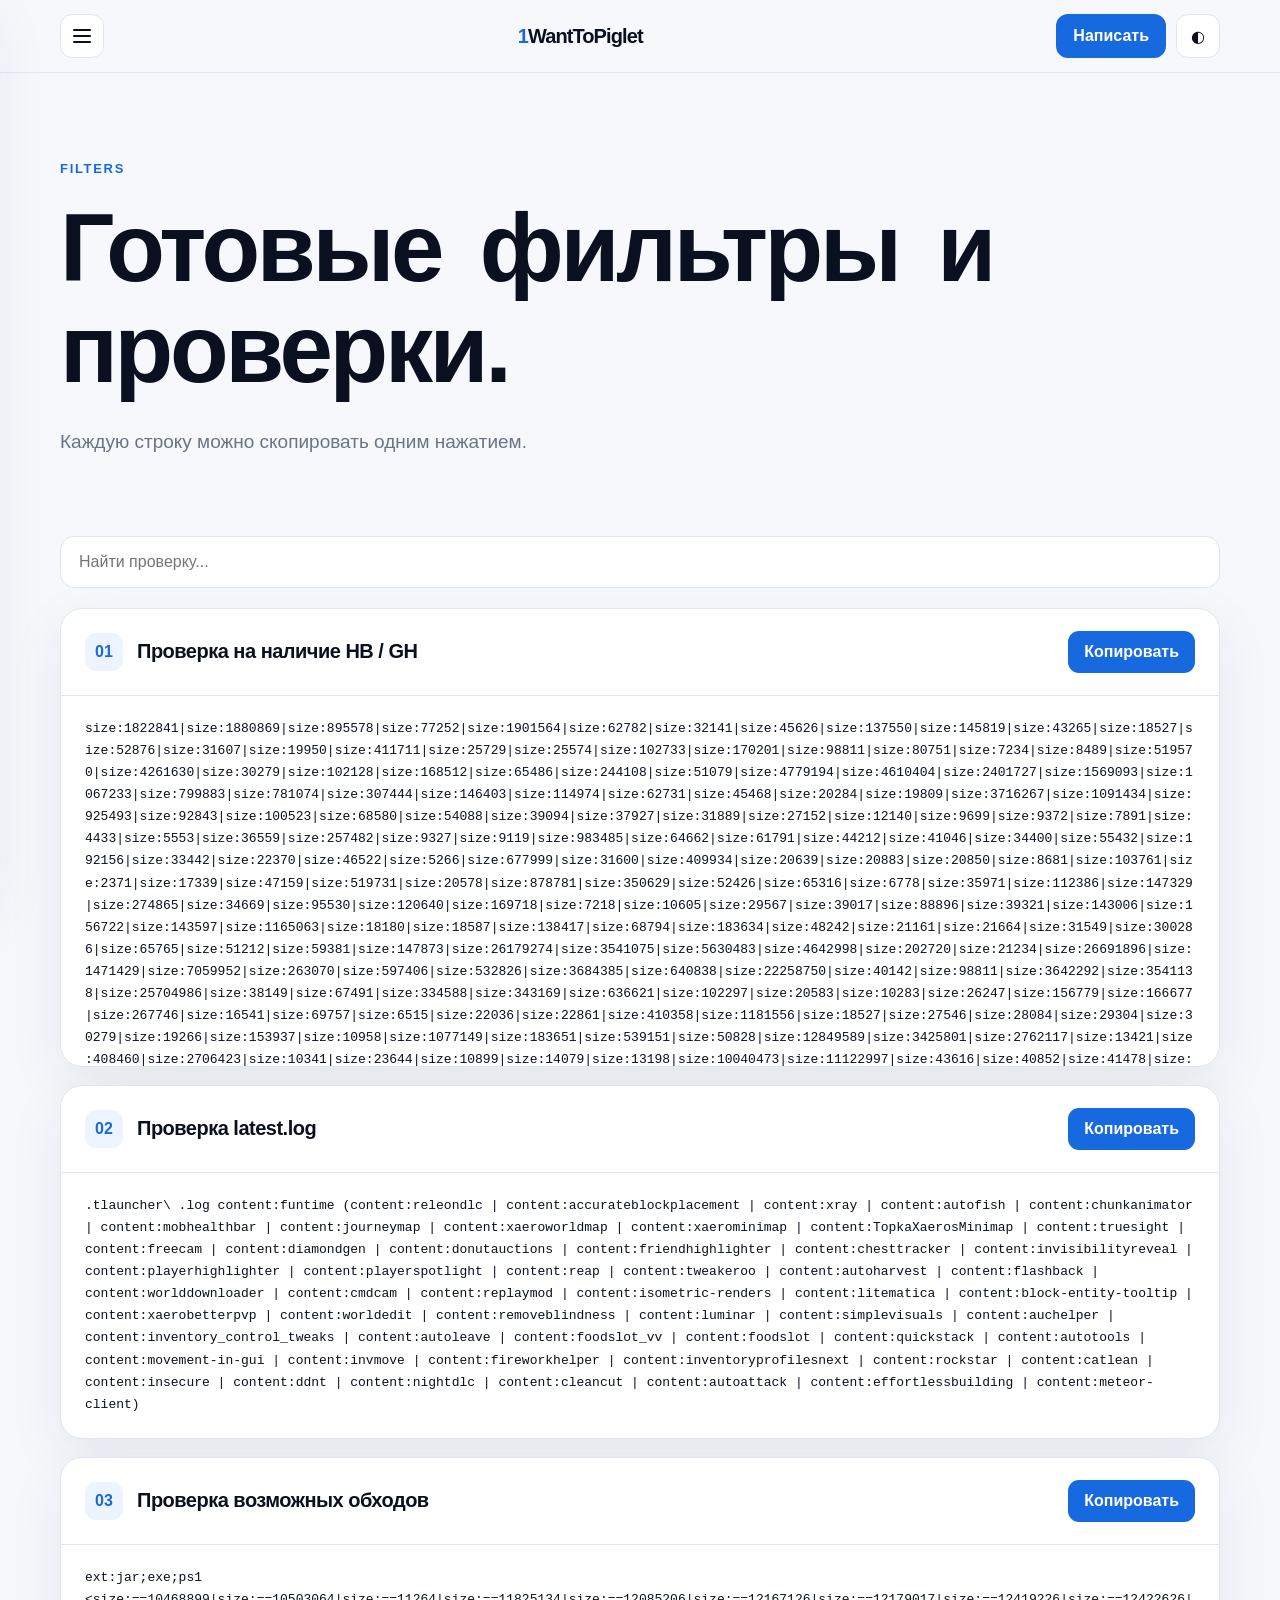
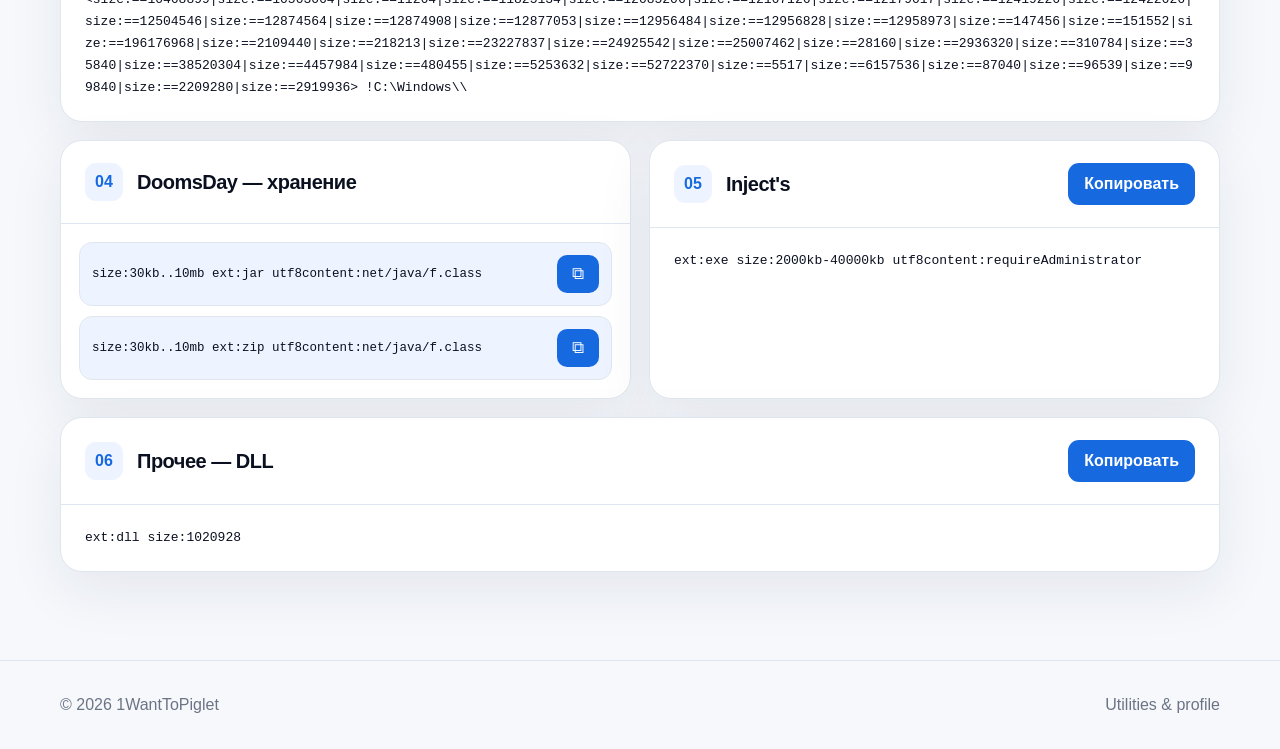
==== filters/index.html @ bf299204 "Update website pages" ====
<!doctype html>
<html lang="ru">
<head>
<meta charset="utf-8">
<meta name="viewport" content="width=device-width,initial-scale=1">
<meta name="description" content="1WantToPiglet — Utilities & profile">
<title>Filters — 1WantToPiglet</title>
<style>
:root{
  --bg:#f6f8fc;--panel:#fff;--text:#0a1020;--muted:#6b7484;--line:#e0e6ef;
  --blue:#1769e0;--blue2:#0f57bf;--soft:#eef4ff;
  --shadow:0 18px 55px rgba(24,39,69,.08);--head:rgba(246,248,252,.86)
}
[data-theme=dark]{
  --bg:#090d14;--panel:#111722;--text:#f5f7fb;--muted:#9ba7b9;--line:#263044;
  --blue:#4388f7;--blue2:#67a0fa;--soft:#17243a;
  --shadow:0 18px 55px rgba(0,0,0,.30);--head:rgba(9,13,20,.86)
}
*{box-sizing:border-box}
html{scroll-behavior:smooth}
body{
  margin:0;background:var(--bg);color:var(--text);
  font-family:Inter,Roboto,-apple-system,BlinkMacSystemFont,"SF Pro Display","Segoe UI",sans-serif;
  transition:.25s background,.25s color
}
button,input,textarea{font:inherit}
a{color:inherit;text-decoration:none}
.container{width:min(1160px,calc(100% - 30px));margin:auto}
header{
  position:sticky;top:0;z-index:30;background:var(--head);
  border-bottom:1px solid var(--line);backdrop-filter:blur(18px)
}
.nav{min-height:72px;display:flex;justify-content:space-between;align-items:center;gap:16px}
.brand{font-size:20px;font-weight:900;letter-spacing:-.045em}
.brand b{color:var(--blue)}
.actions{display:flex;gap:10px}
.primary,.theme,.menu-btn{
  height:44px;border-radius:12px;display:inline-flex;align-items:center;justify-content:center
}
.primary{padding:0 17px;background:var(--blue);color:white;font-weight:800;border:0;cursor:pointer}
.primary:hover,.copy:hover,.mini-copy:hover,.calc-btn:hover{background:var(--blue2)}
.theme,.menu-btn{
  width:44px;border:1px solid var(--line);background:var(--panel);color:var(--text);cursor:pointer
}
.menu-btn{flex-direction:column;gap:4px}
.menu-btn span,.menu-btn:before,.menu-btn:after{
  content:"";display:block;width:18px;height:2px;border-radius:9px;background:currentColor
}
.drawer{
  position:fixed;inset:0 auto 0 0;width:min(320px,86vw);background:var(--panel);
  border-right:1px solid var(--line);z-index:50;transform:translateX(-102%);
  transition:.25s;box-shadow:var(--shadow);padding:24px
}
.drawer.open{transform:none}
.drawer-top{display:flex;justify-content:space-between;align-items:center;margin-bottom:28px}
.drawer nav{display:grid;gap:10px}
.nav-item{
  width:100%;padding:14px 16px;border:1px solid var(--line);border-radius:14px;
  background:transparent;color:var(--text);font-weight:800;text-align:left
}
.nav-item.active{background:var(--blue);color:#fff;border-color:var(--blue)}
.overlay{
  position:fixed;inset:0;background:rgba(0,0,0,.36);z-index:40;
  opacity:0;pointer-events:none;transition:.25s
}
.overlay.show{opacity:1;pointer-events:auto}
.hero{padding:88px 0 54px}
.hero-grid{display:grid;grid-template-columns:1.2fr .8fr;gap:28px;align-items:end}
.kicker{color:var(--blue);font-size:13px;font-weight:900;letter-spacing:.13em;text-transform:uppercase}
h1{
  margin:22px 0 26px;font-size:clamp(52px,8vw,96px);line-height:1.05;
  letter-spacing:-.035em;word-spacing:.16em
}
.lead{max-width:760px;margin:0;color:var(--muted);font-size:19px;line-height:1.7}
.panel,.card{
  border:1px solid var(--line);border-radius:22px;background:var(--panel);box-shadow:var(--shadow)
}
.profile{padding:26px}
.profile small{color:var(--muted);font-weight:800;text-transform:uppercase;letter-spacing:.11em}
.profile strong{display:block;margin:12px 0 10px;font-size:26px}
.contact-list{display:grid;gap:10px}
.contact-link{
  padding:13px 14px;border:1px solid var(--line);border-radius:13px;background:var(--soft);
  color:var(--blue);font-weight:800;overflow-wrap:anywhere
}
.section{padding:24px 0 88px}
.section-head{margin-bottom:24px}
.section-head h2{font-size:clamp(34px,5vw,54px);margin:0 0 12px;letter-spacing:-.045em}
.section-head p{margin:0;color:var(--muted);font-size:18px}
.toolbar{display:flex;gap:12px;margin-bottom:20px}
.search{
  width:100%;height:52px;padding:0 18px;border:1px solid var(--line);
  border-radius:14px;background:var(--panel);color:var(--text);outline:none
}
.search:focus,textarea:focus{border-color:var(--blue);box-shadow:0 0 0 4px rgba(23,105,224,.12)}
.cards{display:grid;gap:18px}
.two-col{display:grid;grid-template-columns:1fr 1fr;gap:18px}
.card{overflow:hidden}
.card-head{
  display:flex;align-items:center;justify-content:space-between;gap:18px;
  padding:22px 24px;border-bottom:1px solid var(--line)
}
.card-head>div{display:flex;align-items:center;gap:14px}
.num{
  display:grid;place-items:center;width:38px;height:38px;border-radius:11px;
  background:var(--soft);color:var(--blue);font-weight:900
}
h2{margin:0;font-size:20px;letter-spacing:-.025em}
.copy,.calc-btn{
  height:42px;padding:0 16px;border:0;border-radius:11px;
  background:var(--blue);color:white;font-weight:800;cursor:pointer
}
pre{
  margin:0;padding:22px 24px;max-height:370px;overflow:auto;white-space:pre-wrap;
  overflow-wrap:anywhere;font:13px/1.7 "SFMono-Regular",Consolas,monospace
}
.mini-list{display:grid;gap:10px;padding:18px}
.mini-row{
  display:grid;grid-template-columns:1fr 42px;gap:10px;align-items:center;
  padding:12px;border:1px solid var(--line);border-radius:13px;background:var(--soft)
}
.mini-row code{font:12.5px/1.55 "SFMono-Regular",Consolas,monospace;overflow-wrap:anywhere}
.mini-copy{
  width:42px;height:38px;border:0;border-radius:10px;background:var(--blue);
  color:#fff;cursor:pointer;font-size:17px
}
.report-grid{display:grid;grid-template-columns:1fr .8fr;gap:18px}
.report-card{padding:24px}
.report-card h2{font-size:30px;margin-bottom:10px}
.report-card p{color:var(--muted);line-height:1.65}
textarea{
  width:100%;min-height:430px;resize:vertical;padding:18px;border:1px solid var(--line);
  border-radius:16px;background:var(--bg);color:var(--text);
  font:14px/1.7 "SFMono-Regular",Consolas,monospace;outline:none
}
.calc-btn{height:50px;margin-top:14px;width:100%}
.result{
  margin-top:14px;padding:18px;border-radius:16px;background:var(--soft);
  font-size:20px;font-weight:900;line-height:1.45
}
.weights{display:grid;grid-template-columns:1fr auto;gap:9px 16px;margin-top:18px;font-size:14px}
.weights span:nth-child(even){font-weight:900;color:var(--blue)}
.hidden{display:none}
footer{border-top:1px solid var(--line);color:var(--muted)}
.foot{min-height:88px;display:flex;justify-content:space-between;align-items:center;gap:18px}
.toast{
  position:fixed;right:20px;bottom:20px;padding:13px 16px;border-radius:12px;
  background:var(--text);color:var(--bg);font-weight:800;opacity:0;
  transform:translateY(10px);transition:.2s;pointer-events:none;z-index:70
}
.toast.show{opacity:1;transform:none}
@media(max-width:820px){.hero-grid,.report-grid,.two-col{grid-template-columns:1fr}}
@media(max-width:600px){
  h1{font-size:54px;word-spacing:.10em}
  .primary.desktop-only{display:none}
  .foot{flex-direction:column;align-items:flex-start;justify-content:center}
}
</style>

<script>
(()=>{
  const saved=localStorage.getItem("theme");
  const dark=matchMedia("(prefers-color-scheme:dark)").matches;
  document.documentElement.dataset.theme=saved||(dark?"dark":"light");
})();
</script>

</head>
<body>
<header>
  <div class="container nav">
    <button class="menu-btn" id="menuBtn" aria-label="Открыть меню"><span></span></button>
    <a class="brand" href="../home/"><b>1</b>WantToPiglet</a>
    <div class="actions">
      <a class="primary desktop-only" href="https://vk.ru/basatkl" target="_blank" rel="noopener">Написать</a>
      <button class="theme" id="theme" aria-label="Сменить тему">◐</button>
    </div>
  </div>
</header>
<aside class="drawer" id="drawer">
  <div class="drawer-top"><strong>Разделы</strong><button class="theme" id="closeDrawer">×</button></div>
  <nav>
    <a class="nav-item " href="../home/">Home</a>
    <a class="nav-item active" href="../filters/">Filters</a>
    <a class="nav-item " href="../otchet/">Отчётность</a>
  </nav>
</aside>
<div class="overlay" id="overlay"></div>
<main>
<section class="hero">
  <div class="container">
    <div class="kicker">Filters</div>
    <h1>Готовые фильтры и проверки.</h1>
    <p class="lead">Каждую строку можно скопировать одним нажатием.</p>
  </div>
</section>
<section class="section">
  <div class="container">
    <div class="toolbar"><input class="search" id="search" type="search" placeholder="Найти проверку..."></div>
    <div class="cards">
      
<article class="card searchable" data-search="проверка на наличие hb / gh size:1822841|size:1880869|size:895578|size:77252|size:1901564|size:62782|size:32141|size:45626|size:137550|size:145819|size:43265|size:18527|size:52876|size:31607|size:19950|size:411711|size:25729|size:25574|size:102733|size:170201|size:98811|size:80751|size:7234|size:8489|size:519570|size:4261630|size:30279|size:102128|size:168512|size:65486|size:244108|size:51079|size:4779194|size:4610404|size:2401727|size:1569093|size:1067233|size:799883|size:781074|size:307444|size:146403|size:114974|size:62731|size:45468|size:20284|size:19809|size:3716267|size:1091434|size:925493|size:92843|size:100523|size:68580|size:54088|size:39094|size:37927|size:31889|size:27152|size:12140|size:9699|size:9372|size:7891|size:4433|size:5553|size:36559|size:257482|size:9327|size:9119|size:983485|size:64662|size:61791|size:44212|size:41046|size:34400|size:55432|size:192156|size:33442|size:22370|size:46522|size:5266|size:677999|size:31600|size:409934|size:20639|size:20883|size:20850|size:8681|size:103761|size:2371|size:17339|size:47159|size:519731|size:20578|size:878781|size:350629|size:52426|size:65316|size:6778|size:35971|size:112386|size:147329|size:274865|size:34669|size:95530|size:120640|size:169718|size:7218|size:10605|size:29567|size:39017|size:88896|size:39321|size:143006|size:156722|size:143597|size:1165063|size:18180|size:18587|size:138417|size:68794|size:183634|size:48242|size:21161|size:21664|size:31549|size:300286|size:65765|size:51212|size:59381|size:147873|size:26179274|size:3541075|size:5630483|size:4642998|size:202720|size:21234|size:26691896|size:1471429|size:7059952|size:263070|size:597406|size:532826|size:3684385|size:640838|size:22258750|size:40142|size:98811|size:3642292|size:3541138|size:25704986|size:38149|size:67491|size:334588|size:343169|size:636621|size:102297|size:20583|size:10283|size:26247|size:156779|size:166677|size:267746|size:16541|size:69757|size:6515|size:22036|size:22861|size:410358|size:1181556|size:18527|size:27546|size:28084|size:29304|size:30279|size:19266|size:153937|size:10958|size:1077149|size:183651|size:539151|size:50828|size:12849589|size:3425801|size:2762117|size:13421|size:408460|size:2706423|size:10341|size:23644|size:10899|size:14079|size:13198|size:10040473|size:11122997|size:43616|size:40852|size:41478|size:1883641|size:904479|size:71800|size:409882|size:409934|size:410358|size:6689538|size:4872|size:9908|size:2695432|size:3113569|size:1312804|size:5633|size:2951|size:8377|size:96987|size:26597|size:2820004|size:1199558|size:6673888|size:11554|size:15539388|size:41479|size:4848952|size:2731126|size:3884125|size:3884125|size:2747806|size:28674|size:549882|size:8399|size:100799|size:6165|size:331348|size:976207|size:1053919|size:1093553|size:561414|size:725218|size:9834|size:969043|size:96869|size:19421|size:1433832|size:36936|size:33154|size:88896|size:10074|size:636621|size:487544|size:30514|size:56798|size:37038|size:27809|size:257482|size:95121|size:10724|size:11020|size:10711|size:7037|size:11054299|size:6377588|size:152013|size:126235|size:52426|size:7007|size:5066|size:5094|size:244108|size:300286|size:62731|size:146403|size:307444|size:19809|size:102297|size:274865|size:17339|size:45468|size:925493|size:124102|size:519731|size:4610404|size:4779194|size:799883|size:20639|size:7059952|size:59381|size:68580|size:20284|size:42058|size:19950|size:20850|size:51079|size:54088|size:878781|size:137550|size:145819|size:983485|size:5630483|size:9327|size:9119|size:10283|size:98811|size:35993|size:895578|size:25969|size:556494|size:1091434|size:597406|size:986825|size:987636|size:25729|size:25574|size:102243|size:102128|size:102733|size:104687|size:4261630|size:1901564|size:190014|size:103761|size:350629|size:1444714|size:36672|size:153937|size:4433|size:12140|size:7234|size:80751|size:31607|size:20883|size:334588|size:39094|size:39017|size:8489|size:6753|size:25110|size:52876|size:47159|size:411711|size:46522|size:39321|size:677999|size:192156|size:21234|size:3716267|size:7891|size:143600|size:156779|size:166677|size:267746|size:94601|size:65486|size:183634|size:22036|size:31600|size:147329|size:44212|size:27152|size:37927|size:61791|size:62782|size:16541|size:31889|size:1569093|size:69757|size:66068|size:151762|size:40142|size:43265|size:5266|size:6515|size:19514|size:22861|size:1181556|size:9372|size:18180|size:18527|size:22370|size:22944|size:27546|size:28084|size:29304|size:33442|size:34669|size:30279|size:31549|size:51212|size:25704986|size:25858901|size:25930112|size:26179274|size:3541075|size:4642998|size:34400|size:41046|size:55432|size:1067233|size:2401727|size:781074|size:32141|size:45626|size:77252|size:2371|size:100523|size:1165063|size:9699|size:10626|size:168512|size:170201|size:169718|size:1822841|size:1880869|size:35971|size:519570|size:112386|size:114974|size:36559|size:38105558|size:8681|size:7803|size:105623|size:101297|size:66659|size:72334|size:977754|size:969523|size:20258|size:14416|size:15054|size:18561|size:106351|size:409616|size:41873|size:4650|size:14658|size:6694|size:13220|size:16741|size:40758|size:4447|size:31223067|size:38729700|size:37958312|size:11985713|size:4019|size:13140|size:7588414|size:12599|size:14478|size:343169|size:466866|size:5676|size:15158|size:990635|size:349439|size:77476|size:17811|size:13560|size:13583|size:96405|size:6770|size:28904|size:53610|size:1024263|size:1657044|size:327636|size:56459|size:11554|size:263070|size:87598|size:191274|size:6363|size:3357|size:379967|size:17357|size:12376|size:990635|size:8206349|size:41215955|size:41244619|size:41215501|size:41285921|size:41280575|size:45078792|size:45107091|size:45071715|size:31129345|size:25800561|size:2460142|size:6243481|size:120236587|size:7602202|size:1608111|size:68415771|size:119591|size:5094126 *.jar">
  <div class="card-head">
    <div><span class="num">01</span><h2>Проверка на наличие HB / GH</h2></div>
    <button class="copy" data-copy="size:1822841|size:1880869|size:895578|size:77252|size:1901564|size:62782|size:32141|size:45626|size:137550|size:145819|size:43265|size:18527|size:52876|size:31607|size:19950|size:411711|size:25729|size:25574|size:102733|size:170201|size:98811|size:80751|size:7234|size:8489|size:519570|size:4261630|size:30279|size:102128|size:168512|size:65486|size:244108|size:51079|size:4779194|size:4610404|size:2401727|size:1569093|size:1067233|size:799883|size:781074|size:307444|size:146403|size:114974|size:62731|size:45468|size:20284|size:19809|size:3716267|size:1091434|size:925493|size:92843|size:100523|size:68580|size:54088|size:39094|size:37927|size:31889|size:27152|size:12140|size:9699|size:9372|size:7891|size:4433|size:5553|size:36559|size:257482|size:9327|size:9119|size:983485|size:64662|size:61791|size:44212|size:41046|size:34400|size:55432|size:192156|size:33442|size:22370|size:46522|size:5266|size:677999|size:31600|size:409934|size:20639|size:20883|size:20850|size:8681|size:103761|size:2371|size:17339|size:47159|size:519731|size:20578|size:878781|size:350629|size:52426|size:65316|size:6778|size:35971|size:112386|size:147329|size:274865|size:34669|size:95530|size:120640|size:169718|size:7218|size:10605|size:29567|size:39017|size:88896|size:39321|size:143006|size:156722|size:143597|size:1165063|size:18180|size:18587|size:138417|size:68794|size:183634|size:48242|size:21161|size:21664|size:31549|size:300286|size:65765|size:51212|size:59381|size:147873|size:26179274|size:3541075|size:5630483|size:4642998|size:202720|size:21234|size:26691896|size:1471429|size:7059952|size:263070|size:597406|size:532826|size:3684385|size:640838|size:22258750|size:40142|size:98811|size:3642292|size:3541138|size:25704986|size:38149|size:67491|size:334588|size:343169|size:636621|size:102297|size:20583|size:10283|size:26247|size:156779|size:166677|size:267746|size:16541|size:69757|size:6515|size:22036|size:22861|size:410358|size:1181556|size:18527|size:27546|size:28084|size:29304|size:30279|size:19266|size:153937|size:10958|size:1077149|size:183651|size:539151|size:50828|size:12849589|size:3425801|size:2762117|size:13421|size:408460|size:2706423|size:10341|size:23644|size:10899|size:14079|size:13198|size:10040473|size:11122997|size:43616|size:40852|size:41478|size:1883641|size:904479|size:71800|size:409882|size:409934|size:410358|size:6689538|size:4872|size:9908|size:2695432|size:3113569|size:1312804|size:5633|size:2951|size:8377|size:96987|size:26597|size:2820004|size:1199558|size:6673888|size:11554|size:15539388|size:41479|size:4848952|size:2731126|size:3884125|size:3884125|size:2747806|size:28674|size:549882|size:8399|size:100799|size:6165|size:331348|size:976207|size:1053919|size:1093553|size:561414|size:725218|size:9834|size:969043|size:96869|size:19421|size:1433832|size:36936|size:33154|size:88896|size:10074|size:636621|size:487544|size:30514|size:56798|size:37038|size:27809|size:257482|size:95121|size:10724|size:11020|size:10711|size:7037|size:11054299|size:6377588|size:152013|size:126235|size:52426|size:7007|size:5066|size:5094|size:244108|size:300286|size:62731|size:146403|size:307444|size:19809|size:102297|size:274865|size:17339|size:45468|size:925493|size:124102|size:519731|size:4610404|size:4779194|size:799883|size:20639|size:7059952|size:59381|size:68580|size:20284|size:42058|size:19950|size:20850|size:51079|size:54088|size:878781|size:137550|size:145819|size:983485|size:5630483|size:9327|size:9119|size:10283|size:98811|size:35993|size:895578|size:25969|size:556494|size:1091434|size:597406|size:986825|size:987636|size:25729|size:25574|size:102243|size:102128|size:102733|size:104687|size:4261630|size:1901564|size:190014|size:103761|size:350629|size:1444714|size:36672|size:153937|size:4433|size:12140|size:7234|size:80751|size:31607|size:20883|size:334588|size:39094|size:39017|size:8489|size:6753|size:25110|size:52876|size:47159|size:411711|size:46522|size:39321|size:677999|size:192156|size:21234|size:3716267|size:7891|size:143600|size:156779|size:166677|size:267746|size:94601|size:65486|size:183634|size:22036|size:31600|size:147329|size:44212|size:27152|size:37927|size:61791|size:62782|size:16541|size:31889|size:1569093|size:69757|size:66068|size:151762|size:40142|size:43265|size:5266|size:6515|size:19514|size:22861|size:1181556|size:9372|size:18180|size:18527|size:22370|size:22944|size:27546|size:28084|size:29304|size:33442|size:34669|size:30279|size:31549|size:51212|size:25704986|size:25858901|size:25930112|size:26179274|size:3541075|size:4642998|size:34400|size:41046|size:55432|size:1067233|size:2401727|size:781074|size:32141|size:45626|size:77252|size:2371|size:100523|size:1165063|size:9699|size:10626|size:168512|size:170201|size:169718|size:1822841|size:1880869|size:35971|size:519570|size:112386|size:114974|size:36559|size:38105558|size:8681|size:7803|size:105623|size:101297|size:66659|size:72334|size:977754|size:969523|size:20258|size:14416|size:15054|size:18561|size:106351|size:409616|size:41873|size:4650|size:14658|size:6694|size:13220|size:16741|size:40758|size:4447|size:31223067|size:38729700|size:37958312|size:11985713|size:4019|size:13140|size:7588414|size:12599|size:14478|size:343169|size:466866|size:5676|size:15158|size:990635|size:349439|size:77476|size:17811|size:13560|size:13583|size:96405|size:6770|size:28904|size:53610|size:1024263|size:1657044|size:327636|size:56459|size:11554|size:263070|size:87598|size:191274|size:6363|size:3357|size:379967|size:17357|size:12376|size:990635|size:8206349|size:41215955|size:41244619|size:41215501|size:41285921|size:41280575|size:45078792|size:45107091|size:45071715|size:31129345|size:25800561|size:2460142|size:6243481|size:120236587|size:7602202|size:1608111|size:68415771|size:119591|size:5094126 *.jar">Копировать</button>
  </div>
  <pre><code>size:1822841|size:1880869|size:895578|size:77252|size:1901564|size:62782|size:32141|size:45626|size:137550|size:145819|size:43265|size:18527|size:52876|size:31607|size:19950|size:411711|size:25729|size:25574|size:102733|size:170201|size:98811|size:80751|size:7234|size:8489|size:519570|size:4261630|size:30279|size:102128|size:168512|size:65486|size:244108|size:51079|size:4779194|size:4610404|size:2401727|size:1569093|size:1067233|size:799883|size:781074|size:307444|size:146403|size:114974|size:62731|size:45468|size:20284|size:19809|size:3716267|size:1091434|size:925493|size:92843|size:100523|size:68580|size:54088|size:39094|size:37927|size:31889|size:27152|size:12140|size:9699|size:9372|size:7891|size:4433|size:5553|size:36559|size:257482|size:9327|size:9119|size:983485|size:64662|size:61791|size:44212|size:41046|size:34400|size:55432|size:192156|size:33442|size:22370|size:46522|size:5266|size:677999|size:31600|size:409934|size:20639|size:20883|size:20850|size:8681|size:103761|size:2371|size:17339|size:47159|size:519731|size:20578|size:878781|size:350629|size:52426|size:65316|size:6778|size:35971|size:112386|size:147329|size:274865|size:34669|size:95530|size:120640|size:169718|size:7218|size:10605|size:29567|size:39017|size:88896|size:39321|size:143006|size:156722|size:143597|size:1165063|size:18180|size:18587|size:138417|size:68794|size:183634|size:48242|size:21161|size:21664|size:31549|size:300286|size:65765|size:51212|size:59381|size:147873|size:26179274|size:3541075|size:5630483|size:4642998|size:202720|size:21234|size:26691896|size:1471429|size:7059952|size:263070|size:597406|size:532826|size:3684385|size:640838|size:22258750|size:40142|size:98811|size:3642292|size:3541138|size:25704986|size:38149|size:67491|size:334588|size:343169|size:636621|size:102297|size:20583|size:10283|size:26247|size:156779|size:166677|size:267746|size:16541|size:69757|size:6515|size:22036|size:22861|size:410358|size:1181556|size:18527|size:27546|size:28084|size:29304|size:30279|size:19266|size:153937|size:10958|size:1077149|size:183651|size:539151|size:50828|size:12849589|size:3425801|size:2762117|size:13421|size:408460|size:2706423|size:10341|size:23644|size:10899|size:14079|size:13198|size:10040473|size:11122997|size:43616|size:40852|size:41478|size:1883641|size:904479|size:71800|size:409882|size:409934|size:410358|size:6689538|size:4872|size:9908|size:2695432|size:3113569|size:1312804|size:5633|size:2951|size:8377|size:96987|size:26597|size:2820004|size:1199558|size:6673888|size:11554|size:15539388|size:41479|size:4848952|size:2731126|size:3884125|size:3884125|size:2747806|size:28674|size:549882|size:8399|size:100799|size:6165|size:331348|size:976207|size:1053919|size:1093553|size:561414|size:725218|size:9834|size:969043|size:96869|size:19421|size:1433832|size:36936|size:33154|size:88896|size:10074|size:636621|size:487544|size:30514|size:56798|size:37038|size:27809|size:257482|size:95121|size:10724|size:11020|size:10711|size:7037|size:11054299|size:6377588|size:152013|size:126235|size:52426|size:7007|size:5066|size:5094|size:244108|size:300286|size:62731|size:146403|size:307444|size:19809|size:102297|size:274865|size:17339|size:45468|size:925493|size:124102|size:519731|size:4610404|size:4779194|size:799883|size:20639|size:7059952|size:59381|size:68580|size:20284|size:42058|size:19950|size:20850|size:51079|size:54088|size:878781|size:137550|size:145819|size:983485|size:5630483|size:9327|size:9119|size:10283|size:98811|size:35993|size:895578|size:25969|size:556494|size:1091434|size:597406|size:986825|size:987636|size:25729|size:25574|size:102243|size:102128|size:102733|size:104687|size:4261630|size:1901564|size:190014|size:103761|size:350629|size:1444714|size:36672|size:153937|size:4433|size:12140|size:7234|size:80751|size:31607|size:20883|size:334588|size:39094|size:39017|size:8489|size:6753|size:25110|size:52876|size:47159|size:411711|size:46522|size:39321|size:677999|size:192156|size:21234|size:3716267|size:7891|size:143600|size:156779|size:166677|size:267746|size:94601|size:65486|size:183634|size:22036|size:31600|size:147329|size:44212|size:27152|size:37927|size:61791|size:62782|size:16541|size:31889|size:1569093|size:69757|size:66068|size:151762|size:40142|size:43265|size:5266|size:6515|size:19514|size:22861|size:1181556|size:9372|size:18180|size:18527|size:22370|size:22944|size:27546|size:28084|size:29304|size:33442|size:34669|size:30279|size:31549|size:51212|size:25704986|size:25858901|size:25930112|size:26179274|size:3541075|size:4642998|size:34400|size:41046|size:55432|size:1067233|size:2401727|size:781074|size:32141|size:45626|size:77252|size:2371|size:100523|size:1165063|size:9699|size:10626|size:168512|size:170201|size:169718|size:1822841|size:1880869|size:35971|size:519570|size:112386|size:114974|size:36559|size:38105558|size:8681|size:7803|size:105623|size:101297|size:66659|size:72334|size:977754|size:969523|size:20258|size:14416|size:15054|size:18561|size:106351|size:409616|size:41873|size:4650|size:14658|size:6694|size:13220|size:16741|size:40758|size:4447|size:31223067|size:38729700|size:37958312|size:11985713|size:4019|size:13140|size:7588414|size:12599|size:14478|size:343169|size:466866|size:5676|size:15158|size:990635|size:349439|size:77476|size:17811|size:13560|size:13583|size:96405|size:6770|size:28904|size:53610|size:1024263|size:1657044|size:327636|size:56459|size:11554|size:263070|size:87598|size:191274|size:6363|size:3357|size:379967|size:17357|size:12376|size:990635|size:8206349|size:41215955|size:41244619|size:41215501|size:41285921|size:41280575|size:45078792|size:45107091|size:45071715|size:31129345|size:25800561|size:2460142|size:6243481|size:120236587|size:7602202|size:1608111|size:68415771|size:119591|size:5094126 *.jar</code></pre>
</article>
      
<article class="card searchable" data-search="проверка latest.log .tlauncher\ .log content:funtime (content:releondlc | content:accurateblockplacement | content:xray | content:autofish | content:chunkanimator | content:mobhealthbar | content:journeymap | content:xaeroworldmap | content:xaerominimap | content:topkaxaerosminimap | content:truesight | content:freecam | content:diamondgen | content:donutauctions | content:friendhighlighter | content:chesttracker | content:invisibilityreveal | content:playerhighlighter | content:playerspotlight | content:reap | content:tweakeroo | content:autoharvest | content:flashback | content:worlddownloader | content:cmdcam | content:replaymod | content:isometric-renders | content:litematica | content:block-entity-tooltip | content:xaerobetterpvp | content:worldedit | content:removeblindness | content:luminar | content:simplevisuals | content:auchelper | content:inventory_control_tweaks | content:autoleave | content:foodslot_vv | content:foodslot | content:quickstack | content:autotools | content:movement-in-gui | content:invmove | content:fireworkhelper | content:inventoryprofilesnext | content:rockstar | content:catlean | content:insecure | content:ddnt | content:nightdlc | content:cleancut | content:autoattack | content:effortlessbuilding | content:meteor-client)">
  <div class="card-head">
    <div><span class="num">02</span><h2>Проверка latest.log</h2></div>
    <button class="copy" data-copy=".tlauncher\ .log content:funtime (content:releondlc | content:accurateblockplacement | content:xray | content:autofish | content:chunkanimator | content:mobhealthbar | content:journeymap | content:xaeroworldmap | content:xaerominimap | content:TopkaXaerosMinimap | content:truesight | content:freecam | content:diamondgen | content:donutauctions | content:friendhighlighter | content:chesttracker | content:invisibilityreveal | content:playerhighlighter | content:playerspotlight | content:reap | content:tweakeroo | content:autoharvest | content:flashback | content:worlddownloader | content:cmdcam | content:replaymod | content:isometric-renders | content:litematica | content:block-entity-tooltip | content:xaerobetterpvp | content:worldedit | content:removeblindness | content:luminar | content:simplevisuals | content:auchelper | content:inventory_control_tweaks | content:autoleave | content:foodslot_vv | content:foodslot | content:quickstack | content:autotools | content:movement-in-gui | content:invmove | content:fireworkhelper | content:inventoryprofilesnext | content:rockstar | content:catlean | content:insecure | content:ddnt | content:nightdlc | content:cleancut | content:autoattack | content:effortlessbuilding | content:meteor-client)">Копировать</button>
  </div>
  <pre><code>.tlauncher\ .log content:funtime (content:releondlc | content:accurateblockplacement | content:xray | content:autofish | content:chunkanimator | content:mobhealthbar | content:journeymap | content:xaeroworldmap | content:xaerominimap | content:TopkaXaerosMinimap | content:truesight | content:freecam | content:diamondgen | content:donutauctions | content:friendhighlighter | content:chesttracker | content:invisibilityreveal | content:playerhighlighter | content:playerspotlight | content:reap | content:tweakeroo | content:autoharvest | content:flashback | content:worlddownloader | content:cmdcam | content:replaymod | content:isometric-renders | content:litematica | content:block-entity-tooltip | content:xaerobetterpvp | content:worldedit | content:removeblindness | content:luminar | content:simplevisuals | content:auchelper | content:inventory_control_tweaks | content:autoleave | content:foodslot_vv | content:foodslot | content:quickstack | content:autotools | content:movement-in-gui | content:invmove | content:fireworkhelper | content:inventoryprofilesnext | content:rockstar | content:catlean | content:insecure | content:ddnt | content:nightdlc | content:cleancut | content:autoattack | content:effortlessbuilding | content:meteor-client)</code></pre>
</article>
      
<article class="card searchable" data-search="проверка возможных обходов ext:jar;exe;ps1 &lt;size:==10468899|size:==10503064|size:==11264|size:==11825134|size:==12085206|size:==12167126|size:==12179017|size:==12419226|size:==12422626|size:==12504546|size:==12874564|size:==12874908|size:==12877053|size:==12956484|size:==12956828|size:==12958973|size:==147456|size:==151552|size:==196176968|size:==2109440|size:==218213|size:==23227837|size:==24925542|size:==25007462|size:==28160|size:==2936320|size:==310784|size:==35840|size:==38520304|size:==4457984|size:==480455|size:==5253632|size:==52722370|size:==5517|size:==6157536|size:==87040|size:==96539|size:==99840|size:==2209280|size:==2919936&gt; !c:\windows\\">
  <div class="card-head">
    <div><span class="num">03</span><h2>Проверка возможных обходов</h2></div>
    <button class="copy" data-copy="ext:jar;exe;ps1 &lt;size:==10468899|size:==10503064|size:==11264|size:==11825134|size:==12085206|size:==12167126|size:==12179017|size:==12419226|size:==12422626|size:==12504546|size:==12874564|size:==12874908|size:==12877053|size:==12956484|size:==12956828|size:==12958973|size:==147456|size:==151552|size:==196176968|size:==2109440|size:==218213|size:==23227837|size:==24925542|size:==25007462|size:==28160|size:==2936320|size:==310784|size:==35840|size:==38520304|size:==4457984|size:==480455|size:==5253632|size:==52722370|size:==5517|size:==6157536|size:==87040|size:==96539|size:==99840|size:==2209280|size:==2919936&gt; !C:\Windows\\">Копировать</button>
  </div>
  <pre><code>ext:jar;exe;ps1 &lt;size:==10468899|size:==10503064|size:==11264|size:==11825134|size:==12085206|size:==12167126|size:==12179017|size:==12419226|size:==12422626|size:==12504546|size:==12874564|size:==12874908|size:==12877053|size:==12956484|size:==12956828|size:==12958973|size:==147456|size:==151552|size:==196176968|size:==2109440|size:==218213|size:==23227837|size:==24925542|size:==25007462|size:==28160|size:==2936320|size:==310784|size:==35840|size:==38520304|size:==4457984|size:==480455|size:==5253632|size:==52722370|size:==5517|size:==6157536|size:==87040|size:==96539|size:==99840|size:==2209280|size:==2919936&gt; !C:\Windows\\</code></pre>
</article>
      <div class="two-col">
        <article class="card searchable" data-search="doomsday хранение jar zip">
          <div class="card-head"><div><span class="num">04</span><h2>DoomsDay — хранение</h2></div></div>
          <div class="mini-list"><div class="mini-row"><code>size:30kb..10mb ext:jar utf8content:net/java/f.class</code><button class="mini-copy" data-copy="size:30kb..10mb ext:jar utf8content:net/java/f.class">⧉</button></div><div class="mini-row"><code>size:30kb..10mb ext:zip utf8content:net/java/f.class</code><button class="mini-copy" data-copy="size:30kb..10mb ext:zip utf8content:net/java/f.class">⧉</button></div></div>
        </article>
        <article class="card searchable" data-search="inject injects requireadministrator">
          <div class="card-head">
            <div><span class="num">05</span><h2>Inject's</h2></div>
            <button class="copy" data-copy="ext:exe size:2000kb-40000kb utf8content:requireAdministrator">Копировать</button>
          </div>
          <pre><code>ext:exe size:2000kb-40000kb utf8content:requireAdministrator</code></pre>
        </article>
      </div>
      
<article class="card searchable" data-search="прочее — dll ext:dll size:1020928">
  <div class="card-head">
    <div><span class="num">06</span><h2>Прочее — DLL</h2></div>
    <button class="copy" data-copy="ext:dll size:1020928">Копировать</button>
  </div>
  <pre><code>ext:dll size:1020928</code></pre>
</article>
    </div>
  </div>
</section>
</main>
<footer><div class="container foot"><span>© <span id="year"></span> 1WantToPiglet</span><span>Utilities & profile</span></div></footer>
<div class="toast" id="toast">Скопировано</div>
<script>
const root=document.documentElement;
const toast=document.getElementById("toast");
const notify=t=>{
  if(!toast)return;
  toast.textContent=t;
  toast.classList.add("show");
  clearTimeout(window.toastTimer);
  window.toastTimer=setTimeout(()=>toast.classList.remove("show"),1500);
};
async function copyText(text){
  try{await navigator.clipboard.writeText(text);return true}
  catch{
    const area=document.createElement("textarea");
    area.value=text;area.style.position="fixed";area.style.opacity="0";
    document.body.appendChild(area);area.select();
    const ok=document.execCommand("copy");area.remove();return ok;
  }
}
document.querySelectorAll("[data-copy]").forEach(btn=>{
  btn.addEventListener("click",async()=>{
    notify(await copyText(btn.dataset.copy)?"Скопировано":"Ошибка копирования");
  });
});
const themeButton=document.getElementById("theme");
if(themeButton){
  themeButton.onclick=()=>{
    const next=root.dataset.theme==="dark"?"light":"dark";
    root.dataset.theme=next;localStorage.setItem("theme",next);
  };
}
const drawer=document.getElementById("drawer");
const overlay=document.getElementById("overlay");
const closeDrawer=()=>{
  drawer?.classList.remove("open");
  overlay?.classList.remove("show");
};
document.getElementById("menuBtn")?.addEventListener("click",()=>{
  drawer?.classList.add("open");
  overlay?.classList.add("show");
});
document.getElementById("closeDrawer")?.addEventListener("click",closeDrawer);
overlay?.addEventListener("click",closeDrawer);
document.getElementById("year").textContent=new Date().getFullYear();

const search=document.getElementById("search");
search?.addEventListener("input",e=>{
  const query=e.target.value.toLowerCase().trim();
  document.querySelectorAll(".searchable").forEach(card=>{
    const text=(card.dataset.search+" "+card.innerText).toLowerCase();
    card.classList.toggle("hidden",!text.includes(query));
  });
});
</script>
</body>
</html>
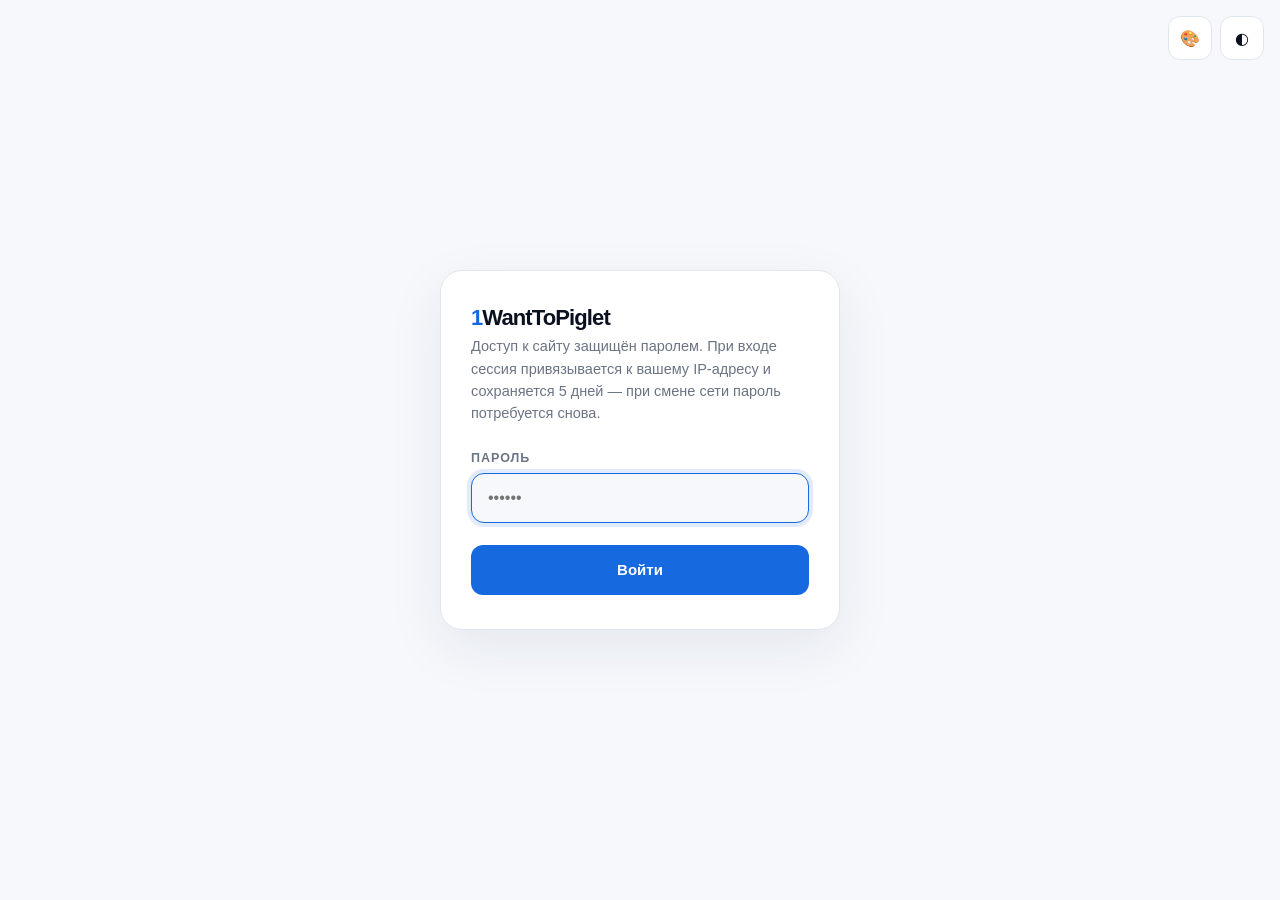
==== commit 8ca53fd3: "описание изменений" ====
--- a/filters/index.html
+++ b/filters/index.html
@@ -1,5 +1,5 @@
 <!doctype html>
-<html lang="ru">
+<html lang="ru" class="auth-pending">
 <head>
 <meta charset="utf-8">
 <meta name="viewport" content="width=device-width,initial-scale=1">
@@ -31,11 +31,11 @@
   border-bottom:1px solid var(--line);backdrop-filter:blur(18px)
 }
 .nav{min-height:72px;display:flex;justify-content:space-between;align-items:center;gap:16px}
-.brand{font-size:20px;font-weight:900;letter-spacing:-.045em}
+.brand{font-size:20px;font-weight:900;letter-spacing:-.045em;font-family:var(--font-head)}
 .brand b{color:var(--blue)}
 .actions{display:flex;gap:10px}
 .primary,.theme,.menu-btn{
-  height:44px;border-radius:12px;display:inline-flex;align-items:center;justify-content:center
+  height:44px;border-radius:var(--radius-btn,12px);display:inline-flex;align-items:center;justify-content:center
 }
 .primary{padding:0 17px;background:var(--blue);color:white;font-weight:800;border:0;cursor:pointer}
 .primary:hover,.copy:hover,.mini-copy:hover,.calc-btn:hover{background:var(--blue2)}
@@ -55,7 +55,7 @@
 .drawer-top{display:flex;justify-content:space-between;align-items:center;margin-bottom:28px}
 .drawer nav{display:grid;gap:10px}
 .nav-item{
-  width:100%;padding:14px 16px;border:1px solid var(--line);border-radius:14px;
+  width:100%;padding:14px 16px;border:1px solid var(--line);border-radius:var(--radius-sm,14px);
   background:transparent;color:var(--text);font-weight:800;text-align:left
 }
 .nav-item.active{background:var(--blue);color:#fff;border-color:var(--blue)}
@@ -69,18 +69,18 @@
 .kicker{color:var(--blue);font-size:13px;font-weight:900;letter-spacing:.13em;text-transform:uppercase}
 h1{
   margin:22px 0 26px;font-size:clamp(52px,8vw,96px);line-height:1.05;
-  letter-spacing:-.035em;word-spacing:.16em
+  letter-spacing:-.035em;word-spacing:.16em;font-family:var(--font-head)
 }
 .lead{max-width:760px;margin:0;color:var(--muted);font-size:19px;line-height:1.7}
 .panel,.card{
-  border:1px solid var(--line);border-radius:22px;background:var(--panel);box-shadow:var(--shadow)
+  border:1px solid var(--line);border-radius:var(--radius-card,22px);background:var(--panel);box-shadow:var(--shadow)
 }
 .profile{padding:26px}
 .profile small{color:var(--muted);font-weight:800;text-transform:uppercase;letter-spacing:.11em}
 .profile strong{display:block;margin:12px 0 10px;font-size:26px}
 .contact-list{display:grid;gap:10px}
 .contact-link{
-  padding:13px 14px;border:1px solid var(--line);border-radius:13px;background:var(--soft);
+  padding:13px 14px;border:1px solid var(--line);border-radius:var(--radius-sm,13px);background:var(--soft);
   color:var(--blue);font-weight:800;overflow-wrap:anywhere
 }
 .section{padding:24px 0 88px}
@@ -90,7 +90,7 @@
 .toolbar{display:flex;gap:12px;margin-bottom:20px}
 .search{
   width:100%;height:52px;padding:0 18px;border:1px solid var(--line);
-  border-radius:14px;background:var(--panel);color:var(--text);outline:none
+  border-radius:var(--radius-sm,14px);background:var(--panel);color:var(--text);outline:none
 }
 .search:focus,textarea:focus{border-color:var(--blue);box-shadow:0 0 0 4px rgba(23,105,224,.12)}
 .cards{display:grid;gap:18px}
@@ -105,9 +105,9 @@
   display:grid;place-items:center;width:38px;height:38px;border-radius:11px;
   background:var(--soft);color:var(--blue);font-weight:900
 }
-h2{margin:0;font-size:20px;letter-spacing:-.025em}
+h2{margin:0;font-size:20px;letter-spacing:-.025em;font-family:var(--font-head)}
 .copy,.calc-btn{
-  height:42px;padding:0 16px;border:0;border-radius:11px;
+  height:42px;padding:0 16px;border:0;border-radius:var(--radius-btn,11px);
   background:var(--blue);color:white;font-weight:800;cursor:pointer
 }
 pre{
@@ -117,7 +117,7 @@
 .mini-list{display:grid;gap:10px;padding:18px}
 .mini-row{
   display:grid;grid-template-columns:1fr 42px;gap:10px;align-items:center;
-  padding:12px;border:1px solid var(--line);border-radius:13px;background:var(--soft)
+  padding:12px;border:1px solid var(--line);border-radius:var(--radius-sm,13px);background:var(--soft)
 }
 .mini-row code{font:12.5px/1.55 "SFMono-Regular",Consolas,monospace;overflow-wrap:anywhere}
 .mini-copy{
@@ -156,23 +156,32 @@
   .foot{flex-direction:column;align-items:flex-start;justify-content:center}
 }
 </style>
+<link rel="stylesheet" href="../assets/theme.css">
 
 <script>
 (()=>{
-  const saved=localStorage.getItem("theme");
-  const dark=matchMedia("(prefers-color-scheme:dark)").matches;
-  document.documentElement.dataset.theme=saved||(dark?"dark":"light");
+  const mode=localStorage.getItem("theme")||(matchMedia("(prefers-color-scheme:dark)").matches?"dark":"light");
+  document.documentElement.dataset.theme=mode;
+  const variants={light:["ocean","sunrise","mint","lavender","slate"],dark:["midnight","ember","forest","neon","graphite"]};
+  let variant=localStorage.getItem("themeVariant");
+  if(!variants[mode].includes(variant)) variant=(mode==="dark"?"midnight":"ocean");
+  document.documentElement.dataset.variant=variant;
 })();
 </script>
 
 </head>
 <body>
+<noscript><div class="auth-noscript">Для входа на сайт требуется JavaScript.</div></noscript>
 <header>
   <div class="container nav">
     <button class="menu-btn" id="menuBtn" aria-label="Открыть меню"><span></span></button>
     <a class="brand" href="../home/"><b>1</b>WantToPiglet</a>
     <div class="actions">
       <a class="primary desktop-only" href="https://vk.ru/basatkl" target="_blank" rel="noopener">Написать</a>
+      <div class="palette-wrap">
+        <button class="theme" id="palette" aria-label="Выбрать тему" aria-haspopup="true">🎨</button>
+        <div class="palette-menu" id="paletteMenu" role="menu"></div>
+      </div>
       <button class="theme" id="theme" aria-label="Сменить тему">◐</button>
     </div>
   </div>
@@ -182,7 +191,9 @@
   <nav>
     <a class="nav-item " href="../home/">Home</a>
     <a class="nav-item active" href="../filters/">Filters</a>
+    <a class="nav-item " href="../forks/">Forks</a>
     <a class="nav-item " href="../otchet/">Отчётность</a>
+    <button type="button" class="nav-item" id="logoutBtn">Выйти</button>
   </nav>
 </aside>
 <div class="overlay" id="overlay"></div>
@@ -225,7 +236,7 @@
       <div class="two-col">
         <article class="card searchable" data-search="doomsday хранение jar zip">
           <div class="card-head"><div><span class="num">04</span><h2>DoomsDay — хранение</h2></div></div>
-          <div class="mini-list"><div class="mini-row"><code>size:30kb..10mb ext:jar utf8content:net/java/f.class</code><button class="mini-copy" data-copy="size:30kb..10mb ext:jar utf8content:net/java/f.class">⧉</button></div><div class="mini-row"><code>size:30kb..10mb ext:zip utf8content:net/java/f.class</code><button class="mini-copy" data-copy="size:30kb..10mb ext:zip utf8content:net/java/f.class">⧉</button></div></div>
+          <div class="mini-list"><div class="mini-row"><code>size:30kb..10mb ext:jar utf8content:net/java/i.class</code><button class="mini-copy" data-copy="size:30kb..10mb ext:jar utf8content:net/java/i.class">⧉</button></div><div class="mini-row"><code>size:30kb..10mb ext:zip utf8content:net/java/i.class</code><button class="mini-copy" data-copy="size:30kb..10mb ext:zip utf8content:net/java/i.class">⧉</button></div></div>
         </article>
         <article class="card searchable" data-search="inject injects requireadministrator">
           <div class="card-head">
@@ -249,8 +260,11 @@
 </main>
 <footer><div class="container foot"><span>© <span id="year"></span> 1WantToPiglet</span><span>Utilities & profile</span></div></footer>
 <div class="toast" id="toast">Скопировано</div>
+<script src="../assets/theme.js"></script>
+<script src="../assets/auth.js"></script>
 <script>
 const root=document.documentElement;
+WTPAuth.guard();
 const toast=document.getElementById("toast");
 const notify=t=>{
   if(!toast)return;
@@ -273,13 +287,9 @@
     notify(await copyText(btn.dataset.copy)?"Скопировано":"Ошибка копирования");
   });
 });
-const themeButton=document.getElementById("theme");
-if(themeButton){
-  themeButton.onclick=()=>{
-    const next=root.dataset.theme==="dark"?"light":"dark";
-    root.dataset.theme=next;localStorage.setItem("theme",next);
-  };
-}
+document.getElementById("logoutBtn")?.addEventListener("click",()=>{
+  WTPAuth.logout();
+});
 const drawer=document.getElementById("drawer");
 const overlay=document.getElementById("overlay");
 const closeDrawer=()=>{
--- a/assets/theme.css
+++ b/assets/theme.css
@@ -0,0 +1,127 @@
+/* ===== 1WantToPiglet — общая тема, палитра и стили экрана логина ===== */
+
+/* Скрываем страницу до завершения проверки авторизации (снимается auth.js) */
+.auth-pending{visibility:hidden}
+noscript.auth-noscript{
+  position:fixed;inset:0;z-index:9999;display:flex;align-items:center;justify-content:center;
+  background:#0a1020;color:#f5f7fb;font:15px/1.6 Inter,Roboto,-apple-system,sans-serif;text-align:center;padding:24px
+}
+
+/* ================= ПАЛИТРЫ — СВЕТЛЫЕ ================= */
+[data-variant=sunrise]{
+  --bg:#fff8f3;--panel:#ffffff;--text:#241608;--muted:#8a6a52;--line:#f3ddc9;
+  --blue:#ef6a2f;--blue2:#d9551d;--soft:#fff0e3;
+  --shadow:0 18px 55px rgba(120,60,20,.12);--head:rgba(255,248,243,.86);
+  --radius-card:26px;--radius-btn:999px;--radius-sm:20px;
+  --font-head:"Segoe UI Rounded","SF Pro Rounded",Verdana,-apple-system,sans-serif
+}
+[data-variant=mint]{
+  --bg:#f4fbf7;--panel:#ffffff;--text:#0c1f16;--muted:#5c7a6c;--line:#d9ece1;
+  --blue:#17a06b;--blue2:#0f8256;--soft:#e7f7ef;
+  --shadow:0 18px 55px rgba(15,90,60,.10);--head:rgba(244,251,247,.86);
+  --radius-card:16px;--radius-btn:10px;--radius-sm:10px;
+  --font-head:"Avenir Next","Century Gothic",Futura,-apple-system,sans-serif
+}
+[data-variant=lavender]{
+  --bg:#faf8ff;--panel:#ffffff;--text:#1c1730;--muted:#786f96;--line:#e6e0f7;
+  --blue:#8352d9;--blue2:#6d3fc0;--soft:#f1ebff;
+  --shadow:0 18px 55px rgba(60,30,120,.11);--head:rgba(250,248,255,.86);
+  --radius-card:18px;--radius-btn:14px;--radius-sm:14px;
+  --font-head:Georgia,"Iowan Old Style","Times New Roman",serif
+}
+[data-variant=slate]{
+  --bg:#f5f6f8;--panel:#ffffff;--text:#12161c;--muted:#5b6472;--line:#dde1e7;
+  --blue:#4b5563;--blue2:#374151;--soft:#eceef1;
+  --shadow:0 18px 55px rgba(20,25,35,.10);--head:rgba(245,246,248,.86);
+  --radius-card:6px;--radius-btn:4px;--radius-sm:4px;
+  --font-head:ui-monospace,"SFMono-Regular",Menlo,Consolas,monospace
+}
+
+/* ================= ПАЛИТРЫ — ТЁМНЫЕ ================= */
+[data-variant=ember]{
+  --bg:#150d09;--panel:#1e140d;--text:#fbf1e8;--muted:#c9a084;--line:#3a2417;
+  --blue:#ff8552;--blue2:#ffa06e;--soft:#2b1a10;
+  --shadow:0 18px 55px rgba(0,0,0,.38);--head:rgba(21,13,9,.86);
+  --radius-card:26px;--radius-btn:999px;--radius-sm:20px;
+  --font-head:"Segoe UI Rounded","SF Pro Rounded",Verdana,-apple-system,sans-serif
+}
+[data-variant=forest]{
+  --bg:#081410;--panel:#0f1e18;--text:#eafbf2;--muted:#8fb3a1;--line:#1c3529;
+  --blue:#3ddc84;--blue2:#2ebd6d;--soft:#122a20;
+  --shadow:0 18px 55px rgba(0,0,0,.38);--head:rgba(8,20,16,.86);
+  --radius-card:16px;--radius-btn:10px;--radius-sm:10px;
+  --font-head:"Avenir Next","Century Gothic",Futura,-apple-system,sans-serif
+}
+[data-variant=neon]{
+  --bg:#0c0716;--panel:#160f26;--text:#f6ecff;--muted:#b79fd6;--line:#2c1e46;
+  --blue:#d68bff;--blue2:#c064ff;--soft:#20153a;
+  --shadow:0 18px 60px rgba(140,50,255,.25);--head:rgba(12,7,22,.86);
+  --radius-card:18px;--radius-btn:14px;--radius-sm:14px;
+  --font-head:Georgia,"Iowan Old Style","Times New Roman",serif
+}
+[data-variant=graphite]{
+  --bg:#101114;--panel:#17191d;--text:#eef0f3;--muted:#98a1ad;--line:#282c33;
+  --blue:#9aa5b8;--blue2:#c3cbd6;--soft:#1d2026;
+  --shadow:0 18px 55px rgba(0,0,0,.42);--head:rgba(16,17,20,.86);
+  --radius-card:6px;--radius-btn:4px;--radius-sm:4px;
+  --font-head:ui-monospace,"SFMono-Regular",Menlo,Consolas,monospace
+}
+
+/* ================= Кнопка палитры и выпадающее меню ================= */
+.palette-wrap{position:relative}
+.palette-menu{
+  position:absolute;right:0;top:calc(100% + 10px);min-width:216px;
+  background:var(--panel);border:1px solid var(--line);border-radius:16px;
+  box-shadow:var(--shadow);padding:10px;display:grid;gap:4px;
+  opacity:0;pointer-events:none;transform:translateY(-6px) scale(.98);
+  transition:.16s ease;z-index:60
+}
+.palette-menu.open{opacity:1;pointer-events:auto;transform:none}
+.palette-menu-label{
+  padding:8px 10px 6px;font-size:11px;font-weight:900;letter-spacing:.09em;
+  text-transform:uppercase;color:var(--muted)
+}
+.palette-item{
+  display:flex;align-items:center;gap:11px;padding:10px 11px;border-radius:12px;
+  border:1px solid transparent;background:transparent;color:var(--text);
+  font-weight:700;font-size:14.5px;cursor:pointer;text-align:left;width:100%
+}
+.palette-item:hover{background:var(--soft)}
+.palette-item.active{border-color:var(--blue);background:var(--soft)}
+.palette-dot{
+  width:15px;height:15px;border-radius:50%;flex:none;
+  box-shadow:0 0 0 3px rgba(127,127,127,.12) inset,0 0 0 1px rgba(0,0,0,.05)
+}
+@media(max-width:600px){.palette-menu{right:-46px;min-width:198px}}
+
+/* ================= Экран логина ================= */
+.login-shell{
+  min-height:100vh;display:flex;align-items:center;justify-content:center;padding:24px
+}
+.login-card{
+  width:min(400px,100%);padding:34px 30px;border:1px solid var(--line);
+  border-radius:var(--radius-card,22px);background:var(--panel);box-shadow:var(--shadow)
+}
+.login-brand{font-size:22px;font-weight:900;letter-spacing:-.04em;margin-bottom:4px}
+.login-brand b{color:var(--blue)}
+.login-sub{color:var(--muted);font-size:14.5px;margin:0 0 26px;line-height:1.55}
+.login-field{margin-bottom:16px}
+.login-field label{display:block;font-size:12.5px;font-weight:800;color:var(--muted);margin-bottom:8px;text-transform:uppercase;letter-spacing:.08em}
+.login-field input{
+  width:100%;height:50px;padding:0 16px;border:1px solid var(--line);
+  border-radius:var(--radius-sm,13px);background:var(--bg);color:var(--text);outline:none;font-size:16px
+}
+.login-field input:focus{border-color:var(--blue);box-shadow:0 0 0 4px rgba(23,105,224,.13)}
+.login-btn{
+  width:100%;height:50px;border:0;border-radius:var(--radius-btn,12px);background:var(--blue);
+  color:#fff;font-weight:800;font-size:15px;cursor:pointer;margin-top:6px
+}
+.login-btn:hover{background:var(--blue2)}
+.login-btn[disabled]{opacity:.6;cursor:progress}
+.login-error{
+  margin-top:14px;padding:12px 14px;border-radius:var(--radius-sm,12px);
+  background:rgba(220,60,60,.12);color:#c33;font-weight:700;font-size:13.5px;display:none
+}
+.login-error.show{display:block}
+.login-foot{margin-top:22px;color:var(--muted);font-size:12.5px;text-align:center}
+.login-topbar{position:fixed;top:16px;right:16px;display:flex;gap:8px}
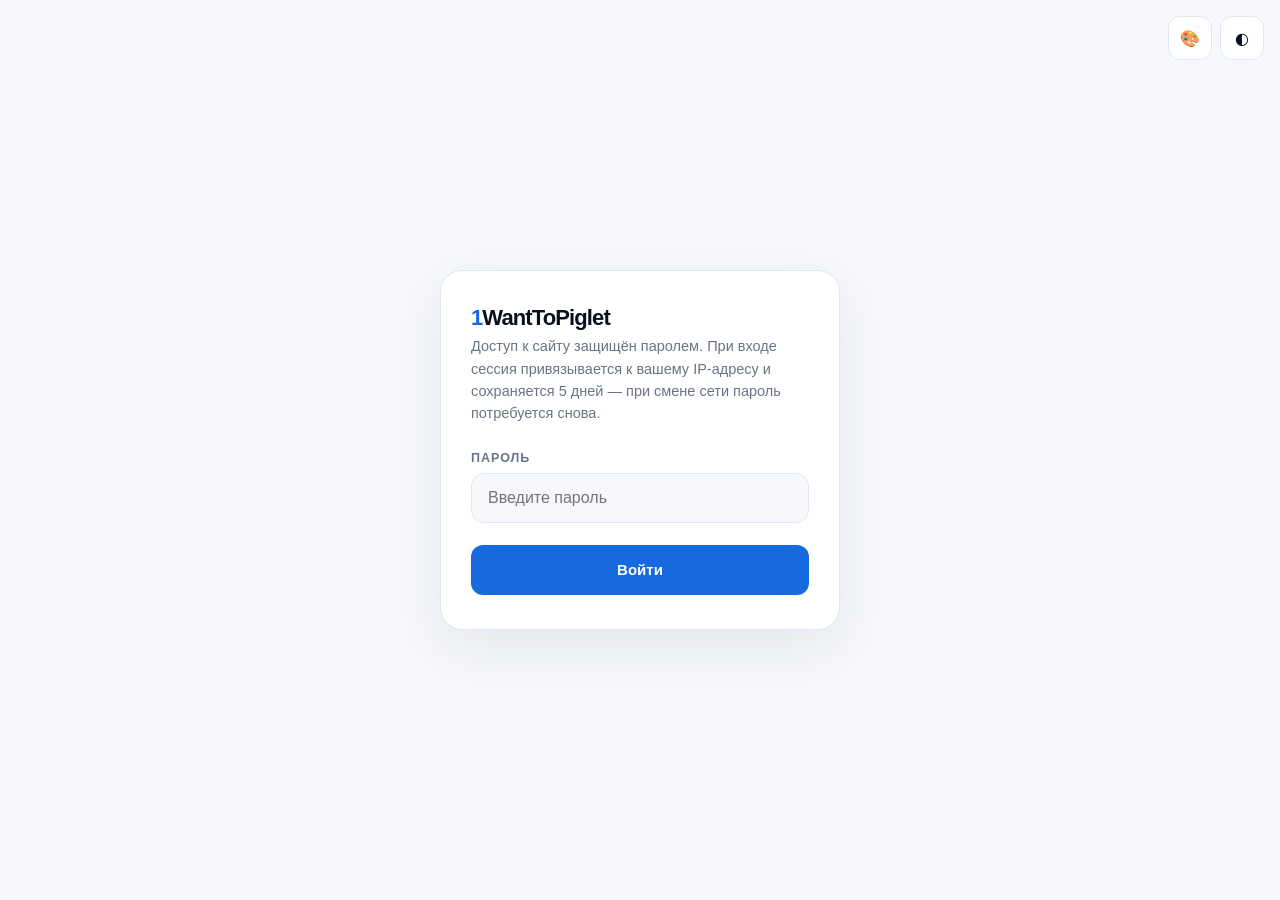
==== commit d4405bf4: "baba" ====
--- a/filters/index.html
+++ b/filters/index.html
@@ -20,7 +20,7 @@
 html{scroll-behavior:smooth}
 body{
   margin:0;background:var(--bg);color:var(--text);
-  font-family:Inter,Roboto,-apple-system,BlinkMacSystemFont,"SF Pro Display","Segoe UI",sans-serif;
+  font-family:var(--font-body,Inter,Roboto,-apple-system,BlinkMacSystemFont,"SF Pro Display","Segoe UI",sans-serif);
   transition:.25s background,.25s color
 }
 button,input,textarea{font:inherit}
@@ -69,7 +69,7 @@
 .kicker{color:var(--blue);font-size:13px;font-weight:900;letter-spacing:.13em;text-transform:uppercase}
 h1{
   margin:22px 0 26px;font-size:clamp(52px,8vw,96px);line-height:1.05;
-  letter-spacing:-.035em;word-spacing:.16em;font-family:var(--font-head)
+  letter-spacing:var(--h1-space,-.035em);word-spacing:.16em;font-family:var(--font-head)
 }
 .lead{max-width:760px;margin:0;color:var(--muted);font-size:19px;line-height:1.7}
 .panel,.card{
@@ -87,7 +87,8 @@
 .section-head{margin-bottom:24px}
 .section-head h2{font-size:clamp(34px,5vw,54px);margin:0 0 12px;letter-spacing:-.045em}
 .section-head p{margin:0;color:var(--muted);font-size:18px}
-.toolbar{display:flex;gap:12px;margin-bottom:20px}
+.toolbar{display:flex;gap:12px;margin-bottom:20px;flex-wrap:wrap}
+.toolbar .search{flex:1 1 240px}
 .search{
   width:100%;height:52px;padding:0 18px;border:1px solid var(--line);
   border-radius:var(--radius-sm,14px);background:var(--panel);color:var(--text);outline:none
@@ -141,6 +142,24 @@
 .weights{display:grid;grid-template-columns:1fr auto;gap:9px 16px;margin-top:18px;font-size:14px}
 .weights span:nth-child(even){font-weight:900;color:var(--blue)}
 .hidden{display:none}
+.toolbar{align-items:center}
+.simple-toggle{
+  display:inline-flex;align-items:center;gap:9px;height:52px;padding:0 16px;flex:none;
+  border:1px solid var(--line);border-radius:var(--radius-sm,14px);background:var(--panel);
+  color:var(--text);font-weight:800;font-size:13.5px;cursor:pointer;white-space:nowrap
+}
+.simple-toggle .dot{width:10px;height:10px;border-radius:50%;background:var(--line);flex:none;transition:.2s}
+.simple-toggle.on .dot{background:var(--blue)}
+body.simple-mode .card-head{border-bottom:0}
+body.simple-mode pre{display:none}
+body.simple-mode .mini-list{
+  display:flex;flex-wrap:wrap;gap:8px;padding:0 24px 22px
+}
+body.simple-mode .mini-row{
+  display:flex;padding:0;border:0;background:transparent;border-radius:0;gap:0
+}
+body.simple-mode .mini-row code{display:none}
+body.simple-mode .mini-copy{width:42px;height:38px}
 footer{border-top:1px solid var(--line);color:var(--muted)}
 .foot{min-height:88px;display:flex;justify-content:space-between;align-items:center;gap:18px}
 .toast{
@@ -207,7 +226,12 @@
 </section>
 <section class="section">
   <div class="container">
-    <div class="toolbar"><input class="search" id="search" type="search" placeholder="Найти проверку..."></div>
+    <div class="toolbar">
+      <input class="search" id="search" type="search" placeholder="Найти проверку...">
+      <button type="button" class="simple-toggle" id="simpleToggle" aria-pressed="false">
+        <span class="dot"></span>Простой режим
+      </button>
+    </div>
     <div class="cards">
       
 <article class="card searchable" data-search="проверка на наличие hb / gh size:1822841|size:1880869|size:895578|size:77252|size:1901564|size:62782|size:32141|size:45626|size:137550|size:145819|size:43265|size:18527|size:52876|size:31607|size:19950|size:411711|size:25729|size:25574|size:102733|size:170201|size:98811|size:80751|size:7234|size:8489|size:519570|size:4261630|size:30279|size:102128|size:168512|size:65486|size:244108|size:51079|size:4779194|size:4610404|size:2401727|size:1569093|size:1067233|size:799883|size:781074|size:307444|size:146403|size:114974|size:62731|size:45468|size:20284|size:19809|size:3716267|size:1091434|size:925493|size:92843|size:100523|size:68580|size:54088|size:39094|size:37927|size:31889|size:27152|size:12140|size:9699|size:9372|size:7891|size:4433|size:5553|size:36559|size:257482|size:9327|size:9119|size:983485|size:64662|size:61791|size:44212|size:41046|size:34400|size:55432|size:192156|size:33442|size:22370|size:46522|size:5266|size:677999|size:31600|size:409934|size:20639|size:20883|size:20850|size:8681|size:103761|size:2371|size:17339|size:47159|size:519731|size:20578|size:878781|size:350629|size:52426|size:65316|size:6778|size:35971|size:112386|size:147329|size:274865|size:34669|size:95530|size:120640|size:169718|size:7218|size:10605|size:29567|size:39017|size:88896|size:39321|size:143006|size:156722|size:143597|size:1165063|size:18180|size:18587|size:138417|size:68794|size:183634|size:48242|size:21161|size:21664|size:31549|size:300286|size:65765|size:51212|size:59381|size:147873|size:26179274|size:3541075|size:5630483|size:4642998|size:202720|size:21234|size:26691896|size:1471429|size:7059952|size:263070|size:597406|size:532826|size:3684385|size:640838|size:22258750|size:40142|size:98811|size:3642292|size:3541138|size:25704986|size:38149|size:67491|size:334588|size:343169|size:636621|size:102297|size:20583|size:10283|size:26247|size:156779|size:166677|size:267746|size:16541|size:69757|size:6515|size:22036|size:22861|size:410358|size:1181556|size:18527|size:27546|size:28084|size:29304|size:30279|size:19266|size:153937|size:10958|size:1077149|size:183651|size:539151|size:50828|size:12849589|size:3425801|size:2762117|size:13421|size:408460|size:2706423|size:10341|size:23644|size:10899|size:14079|size:13198|size:10040473|size:11122997|size:43616|size:40852|size:41478|size:1883641|size:904479|size:71800|size:409882|size:409934|size:410358|size:6689538|size:4872|size:9908|size:2695432|size:3113569|size:1312804|size:5633|size:2951|size:8377|size:96987|size:26597|size:2820004|size:1199558|size:6673888|size:11554|size:15539388|size:41479|size:4848952|size:2731126|size:3884125|size:3884125|size:2747806|size:28674|size:549882|size:8399|size:100799|size:6165|size:331348|size:976207|size:1053919|size:1093553|size:561414|size:725218|size:9834|size:969043|size:96869|size:19421|size:1433832|size:36936|size:33154|size:88896|size:10074|size:636621|size:487544|size:30514|size:56798|size:37038|size:27809|size:257482|size:95121|size:10724|size:11020|size:10711|size:7037|size:11054299|size:6377588|size:152013|size:126235|size:52426|size:7007|size:5066|size:5094|size:244108|size:300286|size:62731|size:146403|size:307444|size:19809|size:102297|size:274865|size:17339|size:45468|size:925493|size:124102|size:519731|size:4610404|size:4779194|size:799883|size:20639|size:7059952|size:59381|size:68580|size:20284|size:42058|size:19950|size:20850|size:51079|size:54088|size:878781|size:137550|size:145819|size:983485|size:5630483|size:9327|size:9119|size:10283|size:98811|size:35993|size:895578|size:25969|size:556494|size:1091434|size:597406|size:986825|size:987636|size:25729|size:25574|size:102243|size:102128|size:102733|size:104687|size:4261630|size:1901564|size:190014|size:103761|size:350629|size:1444714|size:36672|size:153937|size:4433|size:12140|size:7234|size:80751|size:31607|size:20883|size:334588|size:39094|size:39017|size:8489|size:6753|size:25110|size:52876|size:47159|size:411711|size:46522|size:39321|size:677999|size:192156|size:21234|size:3716267|size:7891|size:143600|size:156779|size:166677|size:267746|size:94601|size:65486|size:183634|size:22036|size:31600|size:147329|size:44212|size:27152|size:37927|size:61791|size:62782|size:16541|size:31889|size:1569093|size:69757|size:66068|size:151762|size:40142|size:43265|size:5266|size:6515|size:19514|size:22861|size:1181556|size:9372|size:18180|size:18527|size:22370|size:22944|size:27546|size:28084|size:29304|size:33442|size:34669|size:30279|size:31549|size:51212|size:25704986|size:25858901|size:25930112|size:26179274|size:3541075|size:4642998|size:34400|size:41046|size:55432|size:1067233|size:2401727|size:781074|size:32141|size:45626|size:77252|size:2371|size:100523|size:1165063|size:9699|size:10626|size:168512|size:170201|size:169718|size:1822841|size:1880869|size:35971|size:519570|size:112386|size:114974|size:36559|size:38105558|size:8681|size:7803|size:105623|size:101297|size:66659|size:72334|size:977754|size:969523|size:20258|size:14416|size:15054|size:18561|size:106351|size:409616|size:41873|size:4650|size:14658|size:6694|size:13220|size:16741|size:40758|size:4447|size:31223067|size:38729700|size:37958312|size:11985713|size:4019|size:13140|size:7588414|size:12599|size:14478|size:343169|size:466866|size:5676|size:15158|size:990635|size:349439|size:77476|size:17811|size:13560|size:13583|size:96405|size:6770|size:28904|size:53610|size:1024263|size:1657044|size:327636|size:56459|size:11554|size:263070|size:87598|size:191274|size:6363|size:3357|size:379967|size:17357|size:12376|size:990635|size:8206349|size:41215955|size:41244619|size:41215501|size:41285921|size:41280575|size:45078792|size:45107091|size:45071715|size:31129345|size:25800561|size:2460142|size:6243481|size:120236587|size:7602202|size:1608111|size:68415771|size:119591|size:5094126 *.jar">
@@ -304,6 +328,20 @@
 overlay?.addEventListener("click",closeDrawer);
 document.getElementById("year").textContent=new Date().getFullYear();
 
+const SIMPLE_KEY="wtp_filters_simple";
+const simpleToggle=document.getElementById("simpleToggle");
+function applySimpleMode(on){
+  document.body.classList.toggle("simple-mode",on);
+  simpleToggle?.classList.toggle("on",on);
+  simpleToggle?.setAttribute("aria-pressed",on?"true":"false");
+}
+applySimpleMode(localStorage.getItem(SIMPLE_KEY)==="1");
+simpleToggle?.addEventListener("click",()=>{
+  const on=!document.body.classList.contains("simple-mode");
+  applySimpleMode(on);
+  localStorage.setItem(SIMPLE_KEY,on?"1":"0");
+});
+
 const search=document.getElementById("search");
 search?.addEventListener("input",e=>{
   const query=e.target.value.toLowerCase().trim();
--- a/assets/theme.css
+++ b/assets/theme.css
@@ -8,63 +8,87 @@
 }
 
 /* ================= ПАЛИТРЫ — СВЕТЛЫЕ ================= */
+[data-variant=ocean]{
+  --bg:#f6f8fc;--panel:#fff;--text:#0a1020;--muted:#6b7484;--line:#e0e6ef;
+  --blue:#1769e0;--blue2:#0f57bf;--soft:#eef4ff;
+  --shadow:0 18px 55px rgba(24,39,69,.08);--head:rgba(246,248,252,.86);
+  --radius-card:22px;--radius-btn:12px;--radius-sm:13px;--h1-space:-.035em;
+  --font-head:"Helvetica Neue",Arial,-apple-system,sans-serif;
+  --font-body:Inter,Roboto,-apple-system,BlinkMacSystemFont,"SF Pro Display","Segoe UI",sans-serif
+}
 [data-variant=sunrise]{
   --bg:#fff8f3;--panel:#ffffff;--text:#241608;--muted:#8a6a52;--line:#f3ddc9;
   --blue:#ef6a2f;--blue2:#d9551d;--soft:#fff0e3;
   --shadow:0 18px 55px rgba(120,60,20,.12);--head:rgba(255,248,243,.86);
-  --radius-card:26px;--radius-btn:999px;--radius-sm:20px;
-  --font-head:"Segoe UI Rounded","SF Pro Rounded",Verdana,-apple-system,sans-serif
+  --radius-card:26px;--radius-btn:999px;--radius-sm:20px;--h1-space:-.01em;
+  --font-head:"Segoe UI Rounded","SF Pro Rounded","Varela Round",Verdana,sans-serif;
+  --font-body:"Segoe UI Rounded","SF Pro Rounded","Varela Round",Verdana,-apple-system,sans-serif
 }
 [data-variant=mint]{
   --bg:#f4fbf7;--panel:#ffffff;--text:#0c1f16;--muted:#5c7a6c;--line:#d9ece1;
   --blue:#17a06b;--blue2:#0f8256;--soft:#e7f7ef;
   --shadow:0 18px 55px rgba(15,90,60,.10);--head:rgba(244,251,247,.86);
-  --radius-card:16px;--radius-btn:10px;--radius-sm:10px;
-  --font-head:"Avenir Next","Century Gothic",Futura,-apple-system,sans-serif
+  --radius-card:16px;--radius-btn:10px;--radius-sm:10px;--h1-space:-.03em;
+  --font-head:"Century Gothic","Avenir Next",Futura,sans-serif;
+  --font-body:"Avenir Next","Century Gothic",Futura,-apple-system,sans-serif
 }
 [data-variant=lavender]{
   --bg:#faf8ff;--panel:#ffffff;--text:#1c1730;--muted:#786f96;--line:#e6e0f7;
   --blue:#8352d9;--blue2:#6d3fc0;--soft:#f1ebff;
   --shadow:0 18px 55px rgba(60,30,120,.11);--head:rgba(250,248,255,.86);
-  --radius-card:18px;--radius-btn:14px;--radius-sm:14px;
-  --font-head:Georgia,"Iowan Old Style","Times New Roman",serif
+  --radius-card:18px;--radius-btn:14px;--radius-sm:14px;--h1-space:0em;
+  --font-head:Georgia,"Iowan Old Style","Times New Roman",serif;
+  --font-body:Georgia,"Iowan Old Style","Palatino Linotype","Times New Roman",serif
 }
 [data-variant=slate]{
   --bg:#f5f6f8;--panel:#ffffff;--text:#12161c;--muted:#5b6472;--line:#dde1e7;
   --blue:#4b5563;--blue2:#374151;--soft:#eceef1;
   --shadow:0 18px 55px rgba(20,25,35,.10);--head:rgba(245,246,248,.86);
-  --radius-card:6px;--radius-btn:4px;--radius-sm:4px;
-  --font-head:ui-monospace,"SFMono-Regular",Menlo,Consolas,monospace
+  --radius-card:6px;--radius-btn:4px;--radius-sm:4px;--h1-space:-.05em;
+  --font-head:ui-monospace,"SFMono-Regular",Menlo,Consolas,monospace;
+  --font-body:ui-monospace,"SFMono-Regular",Menlo,Consolas,"Courier New",monospace
 }
 
 /* ================= ПАЛИТРЫ — ТЁМНЫЕ ================= */
+[data-variant=midnight]{
+  --bg:#090d14;--panel:#111722;--text:#f5f7fb;--muted:#9ba7b9;--line:#263044;
+  --blue:#4388f7;--blue2:#67a0fa;--soft:#17243a;
+  --shadow:0 18px 55px rgba(0,0,0,.30);--head:rgba(9,13,20,.86);
+  --radius-card:10px;--radius-btn:8px;--radius-sm:8px;--h1-space:-.04em;
+  --font-head:"Segoe UI Semibold","Arial Narrow","Helvetica Neue",sans-serif;
+  --font-body:"Segoe UI","Helvetica Neue",Arial,-apple-system,sans-serif
+}
 [data-variant=ember]{
   --bg:#150d09;--panel:#1e140d;--text:#fbf1e8;--muted:#c9a084;--line:#3a2417;
   --blue:#ff8552;--blue2:#ffa06e;--soft:#2b1a10;
   --shadow:0 18px 55px rgba(0,0,0,.38);--head:rgba(21,13,9,.86);
-  --radius-card:26px;--radius-btn:999px;--radius-sm:20px;
-  --font-head:"Segoe UI Rounded","SF Pro Rounded",Verdana,-apple-system,sans-serif
+  --radius-card:8px;--radius-btn:6px;--radius-sm:6px;--h1-space:-.01em;
+  --font-head:"Rockwell","Charter","Georgia",serif;
+  --font-body:"Charter","Georgia","Iowan Old Style",serif
 }
 [data-variant=forest]{
   --bg:#081410;--panel:#0f1e18;--text:#eafbf2;--muted:#8fb3a1;--line:#1c3529;
   --blue:#3ddc84;--blue2:#2ebd6d;--soft:#122a20;
   --shadow:0 18px 55px rgba(0,0,0,.38);--head:rgba(8,20,16,.86);
-  --radius-card:16px;--radius-btn:10px;--radius-sm:10px;
-  --font-head:"Avenir Next","Century Gothic",Futura,-apple-system,sans-serif
+  --radius-card:30px;--radius-btn:999px;--radius-sm:22px;--h1-space:-.02em;
+  --font-head:"Optima","Candara","Segoe UI",sans-serif;
+  --font-body:"Candara","Optima","Segoe UI",-apple-system,sans-serif
 }
 [data-variant=neon]{
   --bg:#0c0716;--panel:#160f26;--text:#f6ecff;--muted:#b79fd6;--line:#2c1e46;
   --blue:#d68bff;--blue2:#c064ff;--soft:#20153a;
   --shadow:0 18px 60px rgba(140,50,255,.25);--head:rgba(12,7,22,.86);
-  --radius-card:18px;--radius-btn:14px;--radius-sm:14px;
-  --font-head:Georgia,"Iowan Old Style","Times New Roman",serif
+  --radius-card:2px;--radius-btn:2px;--radius-sm:2px;--h1-space:.03em;
+  --font-head:"Bahnschrift","DIN Alternate","Arial Narrow",sans-serif;
+  --font-body:"DIN Alternate","Bahnschrift","Arial Narrow",sans-serif
 }
 [data-variant=graphite]{
   --bg:#101114;--panel:#17191d;--text:#eef0f3;--muted:#98a1ad;--line:#282c33;
   --blue:#9aa5b8;--blue2:#c3cbd6;--soft:#1d2026;
   --shadow:0 18px 55px rgba(0,0,0,.42);--head:rgba(16,17,20,.86);
-  --radius-card:6px;--radius-btn:4px;--radius-sm:4px;
-  --font-head:ui-monospace,"SFMono-Regular",Menlo,Consolas,monospace
+  --radius-card:6px;--radius-btn:4px;--radius-sm:4px;--h1-space:-.06em;
+  --font-head:"Cascadia Code","Consolas","Courier New",monospace;
+  --font-body:"Cascadia Code","Consolas","Courier New",monospace
 }
 
 /* ================= Кнопка палитры и выпадающее меню ================= */
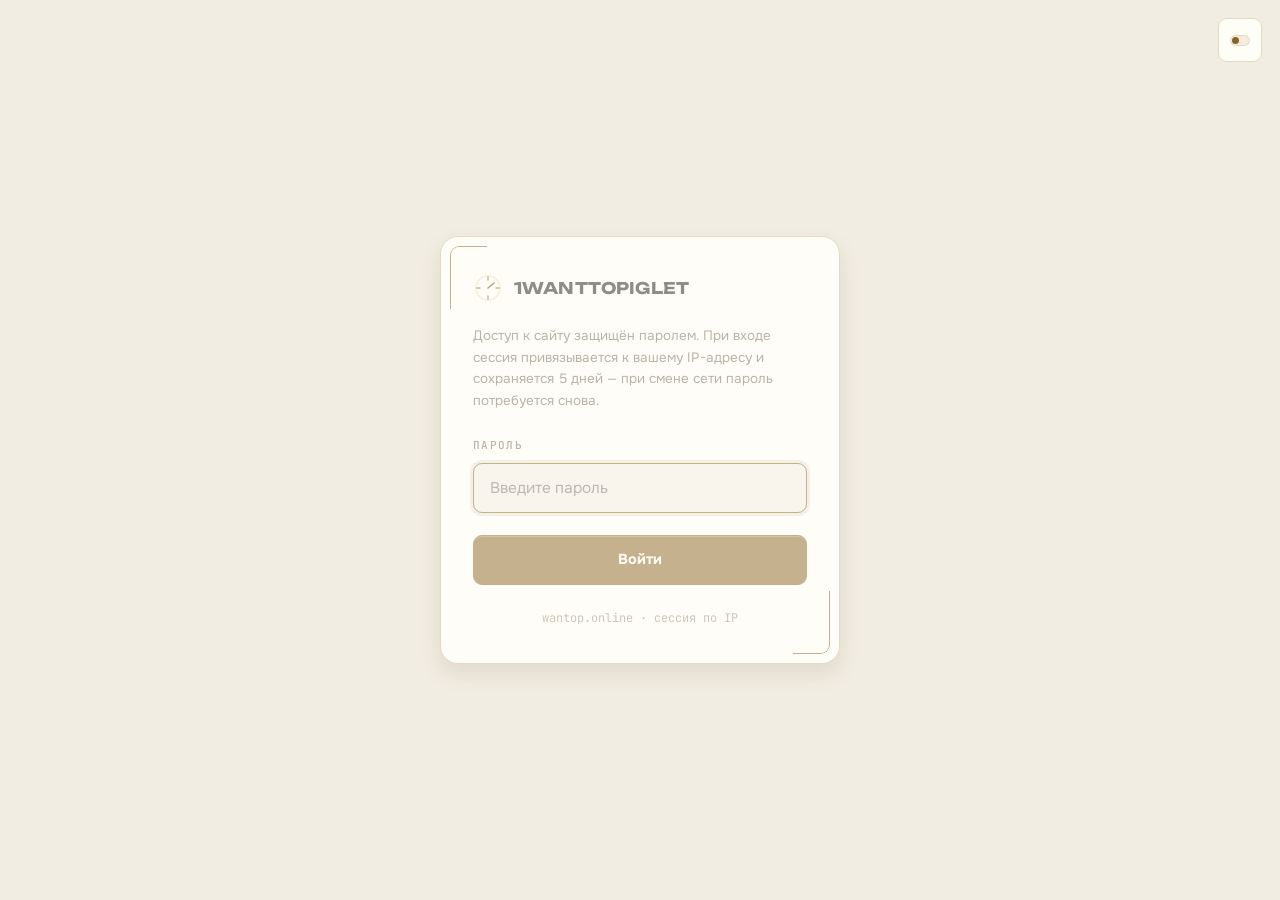
==== commit f2092764: "Редизайн сайта" ====
--- a/filters/index.html
+++ b/filters/index.html
@@ -3,215 +3,38 @@
 <head>
 <meta charset="utf-8">
 <meta name="viewport" content="width=device-width,initial-scale=1">
-<meta name="description" content="1WantToPiglet — Utilities & profile">
+<meta name="description" content="1WantToPiglet — Filters">
 <title>Filters — 1WantToPiglet</title>
-<style>
-:root{
-  --bg:#f6f8fc;--panel:#fff;--text:#0a1020;--muted:#6b7484;--line:#e0e6ef;
-  --blue:#1769e0;--blue2:#0f57bf;--soft:#eef4ff;
-  --shadow:0 18px 55px rgba(24,39,69,.08);--head:rgba(246,248,252,.86)
-}
-[data-theme=dark]{
-  --bg:#090d14;--panel:#111722;--text:#f5f7fb;--muted:#9ba7b9;--line:#263044;
-  --blue:#4388f7;--blue2:#67a0fa;--soft:#17243a;
-  --shadow:0 18px 55px rgba(0,0,0,.30);--head:rgba(9,13,20,.86)
-}
-*{box-sizing:border-box}
-html{scroll-behavior:smooth}
-body{
-  margin:0;background:var(--bg);color:var(--text);
-  font-family:var(--font-body,Inter,Roboto,-apple-system,BlinkMacSystemFont,"SF Pro Display","Segoe UI",sans-serif);
-  transition:.25s background,.25s color
-}
-button,input,textarea{font:inherit}
-a{color:inherit;text-decoration:none}
-.container{width:min(1160px,calc(100% - 30px));margin:auto}
-header{
-  position:sticky;top:0;z-index:30;background:var(--head);
-  border-bottom:1px solid var(--line);backdrop-filter:blur(18px)
-}
-.nav{min-height:72px;display:flex;justify-content:space-between;align-items:center;gap:16px}
-.brand{font-size:20px;font-weight:900;letter-spacing:-.045em;font-family:var(--font-head)}
-.brand b{color:var(--blue)}
-.actions{display:flex;gap:10px}
-.primary,.theme,.menu-btn{
-  height:44px;border-radius:var(--radius-btn,12px);display:inline-flex;align-items:center;justify-content:center
-}
-.primary{padding:0 17px;background:var(--blue);color:white;font-weight:800;border:0;cursor:pointer}
-.primary:hover,.copy:hover,.mini-copy:hover,.calc-btn:hover{background:var(--blue2)}
-.theme,.menu-btn{
-  width:44px;border:1px solid var(--line);background:var(--panel);color:var(--text);cursor:pointer
-}
-.menu-btn{flex-direction:column;gap:4px}
-.menu-btn span,.menu-btn:before,.menu-btn:after{
-  content:"";display:block;width:18px;height:2px;border-radius:9px;background:currentColor
-}
-.drawer{
-  position:fixed;inset:0 auto 0 0;width:min(320px,86vw);background:var(--panel);
-  border-right:1px solid var(--line);z-index:50;transform:translateX(-102%);
-  transition:.25s;box-shadow:var(--shadow);padding:24px
-}
-.drawer.open{transform:none}
-.drawer-top{display:flex;justify-content:space-between;align-items:center;margin-bottom:28px}
-.drawer nav{display:grid;gap:10px}
-.nav-item{
-  width:100%;padding:14px 16px;border:1px solid var(--line);border-radius:var(--radius-sm,14px);
-  background:transparent;color:var(--text);font-weight:800;text-align:left
-}
-.nav-item.active{background:var(--blue);color:#fff;border-color:var(--blue)}
-.overlay{
-  position:fixed;inset:0;background:rgba(0,0,0,.36);z-index:40;
-  opacity:0;pointer-events:none;transition:.25s
-}
-.overlay.show{opacity:1;pointer-events:auto}
-.hero{padding:88px 0 54px}
-.hero-grid{display:grid;grid-template-columns:1.2fr .8fr;gap:28px;align-items:end}
-.kicker{color:var(--blue);font-size:13px;font-weight:900;letter-spacing:.13em;text-transform:uppercase}
-h1{
-  margin:22px 0 26px;font-size:clamp(52px,8vw,96px);line-height:1.05;
-  letter-spacing:var(--h1-space,-.035em);word-spacing:.16em;font-family:var(--font-head)
-}
-.lead{max-width:760px;margin:0;color:var(--muted);font-size:19px;line-height:1.7}
-.panel,.card{
-  border:1px solid var(--line);border-radius:var(--radius-card,22px);background:var(--panel);box-shadow:var(--shadow)
-}
-.profile{padding:26px}
-.profile small{color:var(--muted);font-weight:800;text-transform:uppercase;letter-spacing:.11em}
-.profile strong{display:block;margin:12px 0 10px;font-size:26px}
-.contact-list{display:grid;gap:10px}
-.contact-link{
-  padding:13px 14px;border:1px solid var(--line);border-radius:var(--radius-sm,13px);background:var(--soft);
-  color:var(--blue);font-weight:800;overflow-wrap:anywhere
-}
-.section{padding:24px 0 88px}
-.section-head{margin-bottom:24px}
-.section-head h2{font-size:clamp(34px,5vw,54px);margin:0 0 12px;letter-spacing:-.045em}
-.section-head p{margin:0;color:var(--muted);font-size:18px}
-.toolbar{display:flex;gap:12px;margin-bottom:20px;flex-wrap:wrap}
-.toolbar .search{flex:1 1 240px}
-.search{
-  width:100%;height:52px;padding:0 18px;border:1px solid var(--line);
-  border-radius:var(--radius-sm,14px);background:var(--panel);color:var(--text);outline:none
-}
-.search:focus,textarea:focus{border-color:var(--blue);box-shadow:0 0 0 4px rgba(23,105,224,.12)}
-.cards{display:grid;gap:18px}
-.two-col{display:grid;grid-template-columns:1fr 1fr;gap:18px}
-.card{overflow:hidden}
-.card-head{
-  display:flex;align-items:center;justify-content:space-between;gap:18px;
-  padding:22px 24px;border-bottom:1px solid var(--line)
-}
-.card-head>div{display:flex;align-items:center;gap:14px}
-.num{
-  display:grid;place-items:center;width:38px;height:38px;border-radius:11px;
-  background:var(--soft);color:var(--blue);font-weight:900
-}
-h2{margin:0;font-size:20px;letter-spacing:-.025em;font-family:var(--font-head)}
-.copy,.calc-btn{
-  height:42px;padding:0 16px;border:0;border-radius:var(--radius-btn,11px);
-  background:var(--blue);color:white;font-weight:800;cursor:pointer
-}
-pre{
-  margin:0;padding:22px 24px;max-height:370px;overflow:auto;white-space:pre-wrap;
-  overflow-wrap:anywhere;font:13px/1.7 "SFMono-Regular",Consolas,monospace
-}
-.mini-list{display:grid;gap:10px;padding:18px}
-.mini-row{
-  display:grid;grid-template-columns:1fr 42px;gap:10px;align-items:center;
-  padding:12px;border:1px solid var(--line);border-radius:var(--radius-sm,13px);background:var(--soft)
-}
-.mini-row code{font:12.5px/1.55 "SFMono-Regular",Consolas,monospace;overflow-wrap:anywhere}
-.mini-copy{
-  width:42px;height:38px;border:0;border-radius:10px;background:var(--blue);
-  color:#fff;cursor:pointer;font-size:17px
-}
-.report-grid{display:grid;grid-template-columns:1fr .8fr;gap:18px}
-.report-card{padding:24px}
-.report-card h2{font-size:30px;margin-bottom:10px}
-.report-card p{color:var(--muted);line-height:1.65}
-textarea{
-  width:100%;min-height:430px;resize:vertical;padding:18px;border:1px solid var(--line);
-  border-radius:16px;background:var(--bg);color:var(--text);
-  font:14px/1.7 "SFMono-Regular",Consolas,monospace;outline:none
-}
-.calc-btn{height:50px;margin-top:14px;width:100%}
-.result{
-  margin-top:14px;padding:18px;border-radius:16px;background:var(--soft);
-  font-size:20px;font-weight:900;line-height:1.45
-}
-.weights{display:grid;grid-template-columns:1fr auto;gap:9px 16px;margin-top:18px;font-size:14px}
-.weights span:nth-child(even){font-weight:900;color:var(--blue)}
-.hidden{display:none}
-.toolbar{align-items:center}
-.simple-toggle{
-  display:inline-flex;align-items:center;gap:9px;height:52px;padding:0 16px;flex:none;
-  border:1px solid var(--line);border-radius:var(--radius-sm,14px);background:var(--panel);
-  color:var(--text);font-weight:800;font-size:13.5px;cursor:pointer;white-space:nowrap
-}
-.simple-toggle .dot{width:10px;height:10px;border-radius:50%;background:var(--line);flex:none;transition:.2s}
-.simple-toggle.on .dot{background:var(--blue)}
-body.simple-mode .card-head{border-bottom:0}
-body.simple-mode pre{display:none}
-body.simple-mode .mini-list{
-  display:flex;flex-wrap:wrap;gap:8px;padding:0 24px 22px
-}
-body.simple-mode .mini-row{
-  display:flex;padding:0;border:0;background:transparent;border-radius:0;gap:0
-}
-body.simple-mode .mini-row code{display:none}
-body.simple-mode .mini-copy{width:42px;height:38px}
-footer{border-top:1px solid var(--line);color:var(--muted)}
-.foot{min-height:88px;display:flex;justify-content:space-between;align-items:center;gap:18px}
-.toast{
-  position:fixed;right:20px;bottom:20px;padding:13px 16px;border-radius:12px;
-  background:var(--text);color:var(--bg);font-weight:800;opacity:0;
-  transform:translateY(10px);transition:.2s;pointer-events:none;z-index:70
-}
-.toast.show{opacity:1;transform:none}
-@media(max-width:820px){.hero-grid,.report-grid,.two-col{grid-template-columns:1fr}}
-@media(max-width:600px){
-  h1{font-size:54px;word-spacing:.10em}
-  .primary.desktop-only{display:none}
-  .foot{flex-direction:column;align-items:flex-start;justify-content:center}
-}
-</style>
 <link rel="stylesheet" href="../assets/theme.css">
-
 <script>
-(()=>{
-  const mode=localStorage.getItem("theme")||(matchMedia("(prefers-color-scheme:dark)").matches?"dark":"light");
+(function(){
+  var mode=localStorage.getItem("wtp_theme")||(matchMedia("(prefers-color-scheme:dark)").matches?"dark":"light");
   document.documentElement.dataset.theme=mode;
-  const variants={light:["ocean","sunrise","mint","lavender","slate"],dark:["midnight","ember","forest","neon","graphite"]};
-  let variant=localStorage.getItem("themeVariant");
-  if(!variants[mode].includes(variant)) variant=(mode==="dark"?"midnight":"ocean");
-  document.documentElement.dataset.variant=variant;
 })();
 </script>
-
 </head>
 <body>
 <noscript><div class="auth-noscript">Для входа на сайт требуется JavaScript.</div></noscript>
 <header>
   <div class="container nav">
     <button class="menu-btn" id="menuBtn" aria-label="Открыть меню"><span></span></button>
-    <a class="brand" href="../home/"><b>1</b>WantToPiglet</a>
+    <a class="brand" href="../home/">
+      <svg class="brand-mark" viewBox="0 0 30 30"><circle cx="15" cy="15" r="12"/><path class="tick" d="M15 4v3M15 23v3M4 15h3M23 15h3" stroke-width="1.4" stroke-linecap="round"/><path class="needle" d="M15 15 L21 10" stroke-width="1.6" stroke-linecap="round"/></svg>
+      <span>1WantToPiglet<small>Панель модератора</small></span>
+    </a>
     <div class="actions">
-      <a class="primary desktop-only" href="https://vk.ru/basatkl" target="_blank" rel="noopener">Написать</a>
-      <div class="palette-wrap">
-        <button class="theme" id="palette" aria-label="Выбрать тему" aria-haspopup="true">🎨</button>
-        <div class="palette-menu" id="paletteMenu" role="menu"></div>
-      </div>
-      <button class="theme" id="theme" aria-label="Сменить тему">◐</button>
+      <a class="btn desktop-only" href="https://vk.ru/basatkl" target="_blank" rel="noopener">Написать</a>
+      <button class="theme-toggle" id="theme" aria-label="Сменить тему"><span class="switch"></span></button>
     </div>
   </div>
 </header>
 <aside class="drawer" id="drawer">
-  <div class="drawer-top"><strong>Разделы</strong><button class="theme" id="closeDrawer">×</button></div>
+  <div class="drawer-top"><strong>Разделы</strong><button class="theme-toggle" id="closeDrawer" aria-label="Закрыть">×</button></div>
   <nav>
-    <a class="nav-item " href="../home/">Home</a>
-    <a class="nav-item active" href="../filters/">Filters</a>
-    <a class="nav-item " href="../forks/">Forks</a>
-    <a class="nav-item " href="../otchet/">Отчётность</a>
+    <a class="nav-item" href="../home/">Home<span class="tag">00</span></a>
+    <a class="nav-item active" href="../filters/">Filters<span class="tag">01</span></a>
+    <a class="nav-item" href="../forks/">Forks<span class="tag">02</span></a>
+    <a class="nav-item" href="../otchet/">Отчётность<span class="tag">03</span></a>
     <button type="button" class="nav-item" id="logoutBtn">Выйти</button>
   </nav>
 </aside>
@@ -219,15 +42,22 @@
 <main>
 <section class="hero">
   <div class="container">
-    <div class="kicker">Filters</div>
+    <div class="kicker">Модуль 01 · Поиск</div>
     <h1>Готовые фильтры и проверки.</h1>
-    <p class="lead">Каждую строку можно скопировать одним нажатием.</p>
+    <p class="lead">Каждую строку можно скопировать одним нажатием — без опечаток и лишних кликов.</p>
   </div>
 </section>
 <section class="section">
   <div class="container">
+    <div class="section-head">
+      <h2>Библиотека проверок</h2>
+      <p>Строки для поиска по логам и файлам, готовые к вставке.</p>
+    </div>
     <div class="toolbar">
-      <input class="search" id="search" type="search" placeholder="Найти проверку...">
+      <div class="search-wrap">
+        <svg viewBox="0 0 24 24" fill="none" stroke-width="1.8"><circle cx="11" cy="11" r="7"/><path d="M21 21l-4.3-4.3"/></svg>
+        <input class="search" id="search" type="search" placeholder="Найти проверку...">
+      </div>
       <button type="button" class="simple-toggle" id="simpleToggle" aria-pressed="false">
         <span class="dot"></span>Простой режим
       </button>
@@ -236,7 +66,7 @@
       
 <article class="card searchable" data-search="проверка на наличие hb / gh size:1822841|size:1880869|size:895578|size:77252|size:1901564|size:62782|size:32141|size:45626|size:137550|size:145819|size:43265|size:18527|size:52876|size:31607|size:19950|size:411711|size:25729|size:25574|size:102733|size:170201|size:98811|size:80751|size:7234|size:8489|size:519570|size:4261630|size:30279|size:102128|size:168512|size:65486|size:244108|size:51079|size:4779194|size:4610404|size:2401727|size:1569093|size:1067233|size:799883|size:781074|size:307444|size:146403|size:114974|size:62731|size:45468|size:20284|size:19809|size:3716267|size:1091434|size:925493|size:92843|size:100523|size:68580|size:54088|size:39094|size:37927|size:31889|size:27152|size:12140|size:9699|size:9372|size:7891|size:4433|size:5553|size:36559|size:257482|size:9327|size:9119|size:983485|size:64662|size:61791|size:44212|size:41046|size:34400|size:55432|size:192156|size:33442|size:22370|size:46522|size:5266|size:677999|size:31600|size:409934|size:20639|size:20883|size:20850|size:8681|size:103761|size:2371|size:17339|size:47159|size:519731|size:20578|size:878781|size:350629|size:52426|size:65316|size:6778|size:35971|size:112386|size:147329|size:274865|size:34669|size:95530|size:120640|size:169718|size:7218|size:10605|size:29567|size:39017|size:88896|size:39321|size:143006|size:156722|size:143597|size:1165063|size:18180|size:18587|size:138417|size:68794|size:183634|size:48242|size:21161|size:21664|size:31549|size:300286|size:65765|size:51212|size:59381|size:147873|size:26179274|size:3541075|size:5630483|size:4642998|size:202720|size:21234|size:26691896|size:1471429|size:7059952|size:263070|size:597406|size:532826|size:3684385|size:640838|size:22258750|size:40142|size:98811|size:3642292|size:3541138|size:25704986|size:38149|size:67491|size:334588|size:343169|size:636621|size:102297|size:20583|size:10283|size:26247|size:156779|size:166677|size:267746|size:16541|size:69757|size:6515|size:22036|size:22861|size:410358|size:1181556|size:18527|size:27546|size:28084|size:29304|size:30279|size:19266|size:153937|size:10958|size:1077149|size:183651|size:539151|size:50828|size:12849589|size:3425801|size:2762117|size:13421|size:408460|size:2706423|size:10341|size:23644|size:10899|size:14079|size:13198|size:10040473|size:11122997|size:43616|size:40852|size:41478|size:1883641|size:904479|size:71800|size:409882|size:409934|size:410358|size:6689538|size:4872|size:9908|size:2695432|size:3113569|size:1312804|size:5633|size:2951|size:8377|size:96987|size:26597|size:2820004|size:1199558|size:6673888|size:11554|size:15539388|size:41479|size:4848952|size:2731126|size:3884125|size:3884125|size:2747806|size:28674|size:549882|size:8399|size:100799|size:6165|size:331348|size:976207|size:1053919|size:1093553|size:561414|size:725218|size:9834|size:969043|size:96869|size:19421|size:1433832|size:36936|size:33154|size:88896|size:10074|size:636621|size:487544|size:30514|size:56798|size:37038|size:27809|size:257482|size:95121|size:10724|size:11020|size:10711|size:7037|size:11054299|size:6377588|size:152013|size:126235|size:52426|size:7007|size:5066|size:5094|size:244108|size:300286|size:62731|size:146403|size:307444|size:19809|size:102297|size:274865|size:17339|size:45468|size:925493|size:124102|size:519731|size:4610404|size:4779194|size:799883|size:20639|size:7059952|size:59381|size:68580|size:20284|size:42058|size:19950|size:20850|size:51079|size:54088|size:878781|size:137550|size:145819|size:983485|size:5630483|size:9327|size:9119|size:10283|size:98811|size:35993|size:895578|size:25969|size:556494|size:1091434|size:597406|size:986825|size:987636|size:25729|size:25574|size:102243|size:102128|size:102733|size:104687|size:4261630|size:1901564|size:190014|size:103761|size:350629|size:1444714|size:36672|size:153937|size:4433|size:12140|size:7234|size:80751|size:31607|size:20883|size:334588|size:39094|size:39017|size:8489|size:6753|size:25110|size:52876|size:47159|size:411711|size:46522|size:39321|size:677999|size:192156|size:21234|size:3716267|size:7891|size:143600|size:156779|size:166677|size:267746|size:94601|size:65486|size:183634|size:22036|size:31600|size:147329|size:44212|size:27152|size:37927|size:61791|size:62782|size:16541|size:31889|size:1569093|size:69757|size:66068|size:151762|size:40142|size:43265|size:5266|size:6515|size:19514|size:22861|size:1181556|size:9372|size:18180|size:18527|size:22370|size:22944|size:27546|size:28084|size:29304|size:33442|size:34669|size:30279|size:31549|size:51212|size:25704986|size:25858901|size:25930112|size:26179274|size:3541075|size:4642998|size:34400|size:41046|size:55432|size:1067233|size:2401727|size:781074|size:32141|size:45626|size:77252|size:2371|size:100523|size:1165063|size:9699|size:10626|size:168512|size:170201|size:169718|size:1822841|size:1880869|size:35971|size:519570|size:112386|size:114974|size:36559|size:38105558|size:8681|size:7803|size:105623|size:101297|size:66659|size:72334|size:977754|size:969523|size:20258|size:14416|size:15054|size:18561|size:106351|size:409616|size:41873|size:4650|size:14658|size:6694|size:13220|size:16741|size:40758|size:4447|size:31223067|size:38729700|size:37958312|size:11985713|size:4019|size:13140|size:7588414|size:12599|size:14478|size:343169|size:466866|size:5676|size:15158|size:990635|size:349439|size:77476|size:17811|size:13560|size:13583|size:96405|size:6770|size:28904|size:53610|size:1024263|size:1657044|size:327636|size:56459|size:11554|size:263070|size:87598|size:191274|size:6363|size:3357|size:379967|size:17357|size:12376|size:990635|size:8206349|size:41215955|size:41244619|size:41215501|size:41285921|size:41280575|size:45078792|size:45107091|size:45071715|size:31129345|size:25800561|size:2460142|size:6243481|size:120236587|size:7602202|size:1608111|size:68415771|size:119591|size:5094126 *.jar">
   <div class="card-head">
-    <div><span class="num">01</span><h2>Проверка на наличие HB / GH</h2></div>
+    <div><span class="idx">01</span><h2>Проверка на наличие HB / GH</h2></div>
     <button class="copy" data-copy="size:1822841|size:1880869|size:895578|size:77252|size:1901564|size:62782|size:32141|size:45626|size:137550|size:145819|size:43265|size:18527|size:52876|size:31607|size:19950|size:411711|size:25729|size:25574|size:102733|size:170201|size:98811|size:80751|size:7234|size:8489|size:519570|size:4261630|size:30279|size:102128|size:168512|size:65486|size:244108|size:51079|size:4779194|size:4610404|size:2401727|size:1569093|size:1067233|size:799883|size:781074|size:307444|size:146403|size:114974|size:62731|size:45468|size:20284|size:19809|size:3716267|size:1091434|size:925493|size:92843|size:100523|size:68580|size:54088|size:39094|size:37927|size:31889|size:27152|size:12140|size:9699|size:9372|size:7891|size:4433|size:5553|size:36559|size:257482|size:9327|size:9119|size:983485|size:64662|size:61791|size:44212|size:41046|size:34400|size:55432|size:192156|size:33442|size:22370|size:46522|size:5266|size:677999|size:31600|size:409934|size:20639|size:20883|size:20850|size:8681|size:103761|size:2371|size:17339|size:47159|size:519731|size:20578|size:878781|size:350629|size:52426|size:65316|size:6778|size:35971|size:112386|size:147329|size:274865|size:34669|size:95530|size:120640|size:169718|size:7218|size:10605|size:29567|size:39017|size:88896|size:39321|size:143006|size:156722|size:143597|size:1165063|size:18180|size:18587|size:138417|size:68794|size:183634|size:48242|size:21161|size:21664|size:31549|size:300286|size:65765|size:51212|size:59381|size:147873|size:26179274|size:3541075|size:5630483|size:4642998|size:202720|size:21234|size:26691896|size:1471429|size:7059952|size:263070|size:597406|size:532826|size:3684385|size:640838|size:22258750|size:40142|size:98811|size:3642292|size:3541138|size:25704986|size:38149|size:67491|size:334588|size:343169|size:636621|size:102297|size:20583|size:10283|size:26247|size:156779|size:166677|size:267746|size:16541|size:69757|size:6515|size:22036|size:22861|size:410358|size:1181556|size:18527|size:27546|size:28084|size:29304|size:30279|size:19266|size:153937|size:10958|size:1077149|size:183651|size:539151|size:50828|size:12849589|size:3425801|size:2762117|size:13421|size:408460|size:2706423|size:10341|size:23644|size:10899|size:14079|size:13198|size:10040473|size:11122997|size:43616|size:40852|size:41478|size:1883641|size:904479|size:71800|size:409882|size:409934|size:410358|size:6689538|size:4872|size:9908|size:2695432|size:3113569|size:1312804|size:5633|size:2951|size:8377|size:96987|size:26597|size:2820004|size:1199558|size:6673888|size:11554|size:15539388|size:41479|size:4848952|size:2731126|size:3884125|size:3884125|size:2747806|size:28674|size:549882|size:8399|size:100799|size:6165|size:331348|size:976207|size:1053919|size:1093553|size:561414|size:725218|size:9834|size:969043|size:96869|size:19421|size:1433832|size:36936|size:33154|size:88896|size:10074|size:636621|size:487544|size:30514|size:56798|size:37038|size:27809|size:257482|size:95121|size:10724|size:11020|size:10711|size:7037|size:11054299|size:6377588|size:152013|size:126235|size:52426|size:7007|size:5066|size:5094|size:244108|size:300286|size:62731|size:146403|size:307444|size:19809|size:102297|size:274865|size:17339|size:45468|size:925493|size:124102|size:519731|size:4610404|size:4779194|size:799883|size:20639|size:7059952|size:59381|size:68580|size:20284|size:42058|size:19950|size:20850|size:51079|size:54088|size:878781|size:137550|size:145819|size:983485|size:5630483|size:9327|size:9119|size:10283|size:98811|size:35993|size:895578|size:25969|size:556494|size:1091434|size:597406|size:986825|size:987636|size:25729|size:25574|size:102243|size:102128|size:102733|size:104687|size:4261630|size:1901564|size:190014|size:103761|size:350629|size:1444714|size:36672|size:153937|size:4433|size:12140|size:7234|size:80751|size:31607|size:20883|size:334588|size:39094|size:39017|size:8489|size:6753|size:25110|size:52876|size:47159|size:411711|size:46522|size:39321|size:677999|size:192156|size:21234|size:3716267|size:7891|size:143600|size:156779|size:166677|size:267746|size:94601|size:65486|size:183634|size:22036|size:31600|size:147329|size:44212|size:27152|size:37927|size:61791|size:62782|size:16541|size:31889|size:1569093|size:69757|size:66068|size:151762|size:40142|size:43265|size:5266|size:6515|size:19514|size:22861|size:1181556|size:9372|size:18180|size:18527|size:22370|size:22944|size:27546|size:28084|size:29304|size:33442|size:34669|size:30279|size:31549|size:51212|size:25704986|size:25858901|size:25930112|size:26179274|size:3541075|size:4642998|size:34400|size:41046|size:55432|size:1067233|size:2401727|size:781074|size:32141|size:45626|size:77252|size:2371|size:100523|size:1165063|size:9699|size:10626|size:168512|size:170201|size:169718|size:1822841|size:1880869|size:35971|size:519570|size:112386|size:114974|size:36559|size:38105558|size:8681|size:7803|size:105623|size:101297|size:66659|size:72334|size:977754|size:969523|size:20258|size:14416|size:15054|size:18561|size:106351|size:409616|size:41873|size:4650|size:14658|size:6694|size:13220|size:16741|size:40758|size:4447|size:31223067|size:38729700|size:37958312|size:11985713|size:4019|size:13140|size:7588414|size:12599|size:14478|size:343169|size:466866|size:5676|size:15158|size:990635|size:349439|size:77476|size:17811|size:13560|size:13583|size:96405|size:6770|size:28904|size:53610|size:1024263|size:1657044|size:327636|size:56459|size:11554|size:263070|size:87598|size:191274|size:6363|size:3357|size:379967|size:17357|size:12376|size:990635|size:8206349|size:41215955|size:41244619|size:41215501|size:41285921|size:41280575|size:45078792|size:45107091|size:45071715|size:31129345|size:25800561|size:2460142|size:6243481|size:120236587|size:7602202|size:1608111|size:68415771|size:119591|size:5094126 *.jar">Копировать</button>
   </div>
   <pre><code>size:1822841|size:1880869|size:895578|size:77252|size:1901564|size:62782|size:32141|size:45626|size:137550|size:145819|size:43265|size:18527|size:52876|size:31607|size:19950|size:411711|size:25729|size:25574|size:102733|size:170201|size:98811|size:80751|size:7234|size:8489|size:519570|size:4261630|size:30279|size:102128|size:168512|size:65486|size:244108|size:51079|size:4779194|size:4610404|size:2401727|size:1569093|size:1067233|size:799883|size:781074|size:307444|size:146403|size:114974|size:62731|size:45468|size:20284|size:19809|size:3716267|size:1091434|size:925493|size:92843|size:100523|size:68580|size:54088|size:39094|size:37927|size:31889|size:27152|size:12140|size:9699|size:9372|size:7891|size:4433|size:5553|size:36559|size:257482|size:9327|size:9119|size:983485|size:64662|size:61791|size:44212|size:41046|size:34400|size:55432|size:192156|size:33442|size:22370|size:46522|size:5266|size:677999|size:31600|size:409934|size:20639|size:20883|size:20850|size:8681|size:103761|size:2371|size:17339|size:47159|size:519731|size:20578|size:878781|size:350629|size:52426|size:65316|size:6778|size:35971|size:112386|size:147329|size:274865|size:34669|size:95530|size:120640|size:169718|size:7218|size:10605|size:29567|size:39017|size:88896|size:39321|size:143006|size:156722|size:143597|size:1165063|size:18180|size:18587|size:138417|size:68794|size:183634|size:48242|size:21161|size:21664|size:31549|size:300286|size:65765|size:51212|size:59381|size:147873|size:26179274|size:3541075|size:5630483|size:4642998|size:202720|size:21234|size:26691896|size:1471429|size:7059952|size:263070|size:597406|size:532826|size:3684385|size:640838|size:22258750|size:40142|size:98811|size:3642292|size:3541138|size:25704986|size:38149|size:67491|size:334588|size:343169|size:636621|size:102297|size:20583|size:10283|size:26247|size:156779|size:166677|size:267746|size:16541|size:69757|size:6515|size:22036|size:22861|size:410358|size:1181556|size:18527|size:27546|size:28084|size:29304|size:30279|size:19266|size:153937|size:10958|size:1077149|size:183651|size:539151|size:50828|size:12849589|size:3425801|size:2762117|size:13421|size:408460|size:2706423|size:10341|size:23644|size:10899|size:14079|size:13198|size:10040473|size:11122997|size:43616|size:40852|size:41478|size:1883641|size:904479|size:71800|size:409882|size:409934|size:410358|size:6689538|size:4872|size:9908|size:2695432|size:3113569|size:1312804|size:5633|size:2951|size:8377|size:96987|size:26597|size:2820004|size:1199558|size:6673888|size:11554|size:15539388|size:41479|size:4848952|size:2731126|size:3884125|size:3884125|size:2747806|size:28674|size:549882|size:8399|size:100799|size:6165|size:331348|size:976207|size:1053919|size:1093553|size:561414|size:725218|size:9834|size:969043|size:96869|size:19421|size:1433832|size:36936|size:33154|size:88896|size:10074|size:636621|size:487544|size:30514|size:56798|size:37038|size:27809|size:257482|size:95121|size:10724|size:11020|size:10711|size:7037|size:11054299|size:6377588|size:152013|size:126235|size:52426|size:7007|size:5066|size:5094|size:244108|size:300286|size:62731|size:146403|size:307444|size:19809|size:102297|size:274865|size:17339|size:45468|size:925493|size:124102|size:519731|size:4610404|size:4779194|size:799883|size:20639|size:7059952|size:59381|size:68580|size:20284|size:42058|size:19950|size:20850|size:51079|size:54088|size:878781|size:137550|size:145819|size:983485|size:5630483|size:9327|size:9119|size:10283|size:98811|size:35993|size:895578|size:25969|size:556494|size:1091434|size:597406|size:986825|size:987636|size:25729|size:25574|size:102243|size:102128|size:102733|size:104687|size:4261630|size:1901564|size:190014|size:103761|size:350629|size:1444714|size:36672|size:153937|size:4433|size:12140|size:7234|size:80751|size:31607|size:20883|size:334588|size:39094|size:39017|size:8489|size:6753|size:25110|size:52876|size:47159|size:411711|size:46522|size:39321|size:677999|size:192156|size:21234|size:3716267|size:7891|size:143600|size:156779|size:166677|size:267746|size:94601|size:65486|size:183634|size:22036|size:31600|size:147329|size:44212|size:27152|size:37927|size:61791|size:62782|size:16541|size:31889|size:1569093|size:69757|size:66068|size:151762|size:40142|size:43265|size:5266|size:6515|size:19514|size:22861|size:1181556|size:9372|size:18180|size:18527|size:22370|size:22944|size:27546|size:28084|size:29304|size:33442|size:34669|size:30279|size:31549|size:51212|size:25704986|size:25858901|size:25930112|size:26179274|size:3541075|size:4642998|size:34400|size:41046|size:55432|size:1067233|size:2401727|size:781074|size:32141|size:45626|size:77252|size:2371|size:100523|size:1165063|size:9699|size:10626|size:168512|size:170201|size:169718|size:1822841|size:1880869|size:35971|size:519570|size:112386|size:114974|size:36559|size:38105558|size:8681|size:7803|size:105623|size:101297|size:66659|size:72334|size:977754|size:969523|size:20258|size:14416|size:15054|size:18561|size:106351|size:409616|size:41873|size:4650|size:14658|size:6694|size:13220|size:16741|size:40758|size:4447|size:31223067|size:38729700|size:37958312|size:11985713|size:4019|size:13140|size:7588414|size:12599|size:14478|size:343169|size:466866|size:5676|size:15158|size:990635|size:349439|size:77476|size:17811|size:13560|size:13583|size:96405|size:6770|size:28904|size:53610|size:1024263|size:1657044|size:327636|size:56459|size:11554|size:263070|size:87598|size:191274|size:6363|size:3357|size:379967|size:17357|size:12376|size:990635|size:8206349|size:41215955|size:41244619|size:41215501|size:41285921|size:41280575|size:45078792|size:45107091|size:45071715|size:31129345|size:25800561|size:2460142|size:6243481|size:120236587|size:7602202|size:1608111|size:68415771|size:119591|size:5094126 *.jar</code></pre>
@@ -244,7 +74,7 @@
       
 <article class="card searchable" data-search="проверка latest.log .tlauncher\ .log content:funtime (content:releondlc | content:accurateblockplacement | content:xray | content:autofish | content:chunkanimator | content:mobhealthbar | content:journeymap | content:xaeroworldmap | content:xaerominimap | content:topkaxaerosminimap | content:truesight | content:freecam | content:diamondgen | content:donutauctions | content:friendhighlighter | content:chesttracker | content:invisibilityreveal | content:playerhighlighter | content:playerspotlight | content:reap | content:tweakeroo | content:autoharvest | content:flashback | content:worlddownloader | content:cmdcam | content:replaymod | content:isometric-renders | content:litematica | content:block-entity-tooltip | content:xaerobetterpvp | content:worldedit | content:removeblindness | content:luminar | content:simplevisuals | content:auchelper | content:inventory_control_tweaks | content:autoleave | content:foodslot_vv | content:foodslot | content:quickstack | content:autotools | content:movement-in-gui | content:invmove | content:fireworkhelper | content:inventoryprofilesnext | content:rockstar | content:catlean | content:insecure | content:ddnt | content:nightdlc | content:cleancut | content:autoattack | content:effortlessbuilding | content:meteor-client)">
   <div class="card-head">
-    <div><span class="num">02</span><h2>Проверка latest.log</h2></div>
+    <div><span class="idx">02</span><h2>Проверка latest.log</h2></div>
     <button class="copy" data-copy=".tlauncher\ .log content:funtime (content:releondlc | content:accurateblockplacement | content:xray | content:autofish | content:chunkanimator | content:mobhealthbar | content:journeymap | content:xaeroworldmap | content:xaerominimap | content:TopkaXaerosMinimap | content:truesight | content:freecam | content:diamondgen | content:donutauctions | content:friendhighlighter | content:chesttracker | content:invisibilityreveal | content:playerhighlighter | content:playerspotlight | content:reap | content:tweakeroo | content:autoharvest | content:flashback | content:worlddownloader | content:cmdcam | content:replaymod | content:isometric-renders | content:litematica | content:block-entity-tooltip | content:xaerobetterpvp | content:worldedit | content:removeblindness | content:luminar | content:simplevisuals | content:auchelper | content:inventory_control_tweaks | content:autoleave | content:foodslot_vv | content:foodslot | content:quickstack | content:autotools | content:movement-in-gui | content:invmove | content:fireworkhelper | content:inventoryprofilesnext | content:rockstar | content:catlean | content:insecure | content:ddnt | content:nightdlc | content:cleancut | content:autoattack | content:effortlessbuilding | content:meteor-client)">Копировать</button>
   </div>
   <pre><code>.tlauncher\ .log content:funtime (content:releondlc | content:accurateblockplacement | content:xray | content:autofish | content:chunkanimator | content:mobhealthbar | content:journeymap | content:xaeroworldmap | content:xaerominimap | content:TopkaXaerosMinimap | content:truesight | content:freecam | content:diamondgen | content:donutauctions | content:friendhighlighter | content:chesttracker | content:invisibilityreveal | content:playerhighlighter | content:playerspotlight | content:reap | content:tweakeroo | content:autoharvest | content:flashback | content:worlddownloader | content:cmdcam | content:replaymod | content:isometric-renders | content:litematica | content:block-entity-tooltip | content:xaerobetterpvp | content:worldedit | content:removeblindness | content:luminar | content:simplevisuals | content:auchelper | content:inventory_control_tweaks | content:autoleave | content:foodslot_vv | content:foodslot | content:quickstack | content:autotools | content:movement-in-gui | content:invmove | content:fireworkhelper | content:inventoryprofilesnext | content:rockstar | content:catlean | content:insecure | content:ddnt | content:nightdlc | content:cleancut | content:autoattack | content:effortlessbuilding | content:meteor-client)</code></pre>
@@ -252,19 +82,19 @@
       
 <article class="card searchable" data-search="проверка возможных обходов ext:jar;exe;ps1 &lt;size:==10468899|size:==10503064|size:==11264|size:==11825134|size:==12085206|size:==12167126|size:==12179017|size:==12419226|size:==12422626|size:==12504546|size:==12874564|size:==12874908|size:==12877053|size:==12956484|size:==12956828|size:==12958973|size:==147456|size:==151552|size:==196176968|size:==2109440|size:==218213|size:==23227837|size:==24925542|size:==25007462|size:==28160|size:==2936320|size:==310784|size:==35840|size:==38520304|size:==4457984|size:==480455|size:==5253632|size:==52722370|size:==5517|size:==6157536|size:==87040|size:==96539|size:==99840|size:==2209280|size:==2919936&gt; !c:\windows\\">
   <div class="card-head">
-    <div><span class="num">03</span><h2>Проверка возможных обходов</h2></div>
+    <div><span class="idx">03</span><h2>Проверка возможных обходов</h2></div>
     <button class="copy" data-copy="ext:jar;exe;ps1 &lt;size:==10468899|size:==10503064|size:==11264|size:==11825134|size:==12085206|size:==12167126|size:==12179017|size:==12419226|size:==12422626|size:==12504546|size:==12874564|size:==12874908|size:==12877053|size:==12956484|size:==12956828|size:==12958973|size:==147456|size:==151552|size:==196176968|size:==2109440|size:==218213|size:==23227837|size:==24925542|size:==25007462|size:==28160|size:==2936320|size:==310784|size:==35840|size:==38520304|size:==4457984|size:==480455|size:==5253632|size:==52722370|size:==5517|size:==6157536|size:==87040|size:==96539|size:==99840|size:==2209280|size:==2919936&gt; !C:\Windows\\">Копировать</button>
   </div>
   <pre><code>ext:jar;exe;ps1 &lt;size:==10468899|size:==10503064|size:==11264|size:==11825134|size:==12085206|size:==12167126|size:==12179017|size:==12419226|size:==12422626|size:==12504546|size:==12874564|size:==12874908|size:==12877053|size:==12956484|size:==12956828|size:==12958973|size:==147456|size:==151552|size:==196176968|size:==2109440|size:==218213|size:==23227837|size:==24925542|size:==25007462|size:==28160|size:==2936320|size:==310784|size:==35840|size:==38520304|size:==4457984|size:==480455|size:==5253632|size:==52722370|size:==5517|size:==6157536|size:==87040|size:==96539|size:==99840|size:==2209280|size:==2919936&gt; !C:\Windows\\</code></pre>
 </article>
       <div class="two-col">
         <article class="card searchable" data-search="doomsday хранение jar zip">
-          <div class="card-head"><div><span class="num">04</span><h2>DoomsDay — хранение</h2></div></div>
+          <div class="card-head"><div><span class="idx">04</span><h2>DoomsDay — хранение</h2></div></div>
           <div class="mini-list"><div class="mini-row"><code>size:30kb..10mb ext:jar utf8content:net/java/i.class</code><button class="mini-copy" data-copy="size:30kb..10mb ext:jar utf8content:net/java/i.class">⧉</button></div><div class="mini-row"><code>size:30kb..10mb ext:zip utf8content:net/java/i.class</code><button class="mini-copy" data-copy="size:30kb..10mb ext:zip utf8content:net/java/i.class">⧉</button></div></div>
         </article>
         <article class="card searchable" data-search="inject injects requireadministrator">
           <div class="card-head">
-            <div><span class="num">05</span><h2>Inject's</h2></div>
+            <div><span class="idx">05</span><h2>Inject's</h2></div>
             <button class="copy" data-copy="ext:exe size:2000kb-40000kb utf8content:requireAdministrator">Копировать</button>
           </div>
           <pre><code>ext:exe size:2000kb-40000kb utf8content:requireAdministrator</code></pre>
@@ -273,7 +103,7 @@
       
 <article class="card searchable" data-search="прочее — dll ext:dll size:1020928">
   <div class="card-head">
-    <div><span class="num">06</span><h2>Прочее — DLL</h2></div>
+    <div><span class="idx">06</span><h2>Прочее — DLL</h2></div>
     <button class="copy" data-copy="ext:dll size:1020928">Копировать</button>
   </div>
   <pre><code>ext:dll size:1020928</code></pre>
@@ -282,51 +112,14 @@
   </div>
 </section>
 </main>
-<footer><div class="container foot"><span>© <span id="year"></span> 1WantToPiglet</span><span>Utilities & profile</span></div></footer>
+<footer><div class="container foot"><span>© <span id="year"></span> 1WantToPiglet</span><span>wantop.online</span></div></footer>
 <div class="toast" id="toast">Скопировано</div>
-<script src="../assets/theme.js"></script>
+<script src="https://code.jquery.com/jquery-3.7.1.min.js"></script>
+<script src="../assets/vendor/jquery.plate.js"></script>
 <script src="../assets/auth.js"></script>
+<script src="../assets/site.js"></script>
 <script>
-const root=document.documentElement;
 WTPAuth.guard();
-const toast=document.getElementById("toast");
-const notify=t=>{
-  if(!toast)return;
-  toast.textContent=t;
-  toast.classList.add("show");
-  clearTimeout(window.toastTimer);
-  window.toastTimer=setTimeout(()=>toast.classList.remove("show"),1500);
-};
-async function copyText(text){
-  try{await navigator.clipboard.writeText(text);return true}
-  catch{
-    const area=document.createElement("textarea");
-    area.value=text;area.style.position="fixed";area.style.opacity="0";
-    document.body.appendChild(area);area.select();
-    const ok=document.execCommand("copy");area.remove();return ok;
-  }
-}
-document.querySelectorAll("[data-copy]").forEach(btn=>{
-  btn.addEventListener("click",async()=>{
-    notify(await copyText(btn.dataset.copy)?"Скопировано":"Ошибка копирования");
-  });
-});
-document.getElementById("logoutBtn")?.addEventListener("click",()=>{
-  WTPAuth.logout();
-});
-const drawer=document.getElementById("drawer");
-const overlay=document.getElementById("overlay");
-const closeDrawer=()=>{
-  drawer?.classList.remove("open");
-  overlay?.classList.remove("show");
-};
-document.getElementById("menuBtn")?.addEventListener("click",()=>{
-  drawer?.classList.add("open");
-  overlay?.classList.add("show");
-});
-document.getElementById("closeDrawer")?.addEventListener("click",closeDrawer);
-overlay?.addEventListener("click",closeDrawer);
-document.getElementById("year").textContent=new Date().getFullYear();
 
 const SIMPLE_KEY="wtp_filters_simple";
 const simpleToggle=document.getElementById("simpleToggle");
@@ -352,4 +145,4 @@
 });
 </script>
 </body>
-</html>+</html>
--- a/assets/theme.css
+++ b/assets/theme.css
@@ -1,151 +1,392 @@
-/* ===== 1WantToPiglet — общая тема, палитра и стили экрана логина ===== */
-
-/* Скрываем страницу до завершения проверки авторизации (снимается auth.js) */
-.auth-pending{visibility:hidden}
+/* =========================================================================
+   1WantToPiglet — design system
+   Концепция: приборная панель диспетчера — обсидиан, латунь, точные засечки.
+   Тёмный режим — основной (сигнатурный); светлый — «дневной» вариант той же
+   палитры. Один выверенный набор токенов вместо произвольных скинов.
+   ========================================================================= */
+
+@import url('https://fonts.googleapis.com/css2?family=Unbounded:wght@500;600;700;800&family=Onest:wght@400;500;600;700;800&family=JetBrains+Mono:wght@400;500;600&display=swap');
+
+:root{
+  --ink:#0b0d10;
+  --panel:#14171b;
+  --panel-2:#191d22;
+  --panel-3:#1e2329;
+  --line:#262b31;
+  --line-soft:#1c2025;
+  --text:#ece7dd;
+  --muted:#8d9096;
+  --muted-2:#5f6469;
+  --brass:#c8a15f;
+  --brass-2:#e7c383;
+  --brass-dim:#5c4c30;
+  --brass-ink:#1a1305;
+  --danger:#e2705f;
+  --ok:#7fae82;
+  --shadow:0 30px 70px rgba(0,0,0,.55);
+  --shadow-sm:0 10px 26px rgba(0,0,0,.4);
+  --sheen:rgba(231,195,131,.16);
+  --grain-op:.05;
+
+  --radius-panel:18px;
+  --radius-md:12px;
+  --radius-sm:9px;
+
+  --font-display:'Unbounded',"Helvetica Neue",Arial,sans-serif;
+  --font-body:'Onest',"Segoe UI",Roboto,-apple-system,sans-serif;
+  --font-mono:'JetBrains Mono',"SFMono-Regular",Consolas,monospace;
+}
+
+[data-theme=light]{
+  --ink:#f2ede2;
+  --panel:#fffdf8;
+  --panel-2:#faf5ea;
+  --panel-3:#f4ecdc;
+  --line:#e4d9c1;
+  --line-soft:#ece2cd;
+  --text:#211c14;
+  --muted:#736a58;
+  --muted-2:#9b8f78;
+  --brass:#8a6425;
+  --brass-2:#6b4c17;
+  --brass-dim:#d9c297;
+  --brass-ink:#fff9ec;
+  --danger:#b8402f;
+  --ok:#3f7a49;
+  --shadow:0 30px 65px rgba(70,52,20,.14);
+  --shadow-sm:0 10px 22px rgba(70,52,20,.10);
+  --sheen:rgba(138,100,37,.10);
+  --grain-op:.035;
+}
+
+/* ---------- сброс / база ---------- */
+*{box-sizing:border-box}
+html{scroll-behavior:smooth}
+html.auth-pending{visibility:hidden}
+body{
+  margin:0;background:var(--ink);color:var(--text);
+  font-family:var(--font-body);font-size:16px;line-height:1.5;
+  -webkit-font-smoothing:antialiased;text-rendering:optimizeLegibility;
+  transition:background .3s ease,color .3s ease;
+  position:relative;
+}
+/* тонкое зерно поверх фона — ощущение матового металла, а не плоской заливки */
+body::before{
+  content:"";position:fixed;inset:0;pointer-events:none;z-index:0;opacity:var(--grain-op);
+  background-image:url("data:image/svg+xml,%3Csvg xmlns='http://www.w3.org/2000/svg' width='140' height='140'%3E%3Cfilter id='n'%3E%3CfeTurbulence type='fractalNoise' baseFrequency='0.9' numOctaves='2' stitchTiles='stitch'/%3E%3C/filter%3E%3Crect width='100%25' height='100%25' filter='url(%23n)'/%3E%3C/svg%3E");
+  mix-blend-mode:overlay;
+}
+button,input,textarea{font:inherit;color:inherit}
+a{color:inherit;text-decoration:none}
+::selection{background:var(--brass);color:var(--brass-ink)}
+.container{width:min(1180px,calc(100% - 32px));margin:auto;position:relative;z-index:1}
+
+@media(prefers-reduced-motion:reduce){
+  *{animation-duration:.001ms !important;animation-iteration-count:1 !important;transition-duration:.001ms !important;scroll-behavior:auto !important}
+}
+
+/* ---------- шапка ---------- */
+header{
+  position:sticky;top:0;z-index:40;
+  background:color-mix(in srgb, var(--ink) 82%, transparent);
+  border-bottom:1px solid var(--line);backdrop-filter:blur(20px);
+}
+.nav{min-height:74px;display:flex;justify-content:space-between;align-items:center;gap:16px}
+.brand{display:inline-flex;align-items:center;gap:11px;font-family:var(--font-display);font-weight:700;font-size:16px;letter-spacing:.01em;text-transform:uppercase}
+.brand-mark{width:30px;height:30px;flex:none}
+.brand-mark circle{fill:none;stroke:var(--line);stroke-width:1.4}
+.brand-mark .tick{stroke:var(--brass)}
+.brand-mark .needle{stroke:var(--brass-2)}
+.brand small{display:block;color:var(--muted);font-family:var(--font-body);font-weight:500;font-size:10.5px;letter-spacing:.14em;margin-top:2px;text-transform:none}
+
+.actions{display:flex;align-items:center;gap:10px}
+.btn,.theme-toggle,.menu-btn{
+  height:44px;border-radius:var(--radius-sm);display:inline-flex;align-items:center;justify-content:center;
+  cursor:pointer;font-family:var(--font-body)
+}
+.btn{
+  padding:0 18px;background:var(--brass);color:var(--brass-ink);font-weight:700;font-size:13.5px;
+  border:1px solid var(--brass);letter-spacing:.01em;
+  box-shadow:inset 0 1px 0 rgba(255,255,255,.25),0 8px 20px -8px rgba(0,0,0,.5);
+  transition:transform .18s ease,filter .18s ease;
+}
+.btn:hover{filter:brightness(1.08)}
+.btn:active{transform:translateY(1px)}
+.theme-toggle,.menu-btn{
+  width:44px;border:1px solid var(--line);background:var(--panel);color:var(--text);position:relative;overflow:hidden
+}
+.theme-toggle:hover,.menu-btn:hover{border-color:var(--brass-dim)}
+.menu-btn{flex-direction:column;gap:4px}
+.menu-btn span,.menu-btn:before,.menu-btn:after{content:"";display:block;width:16px;height:1.5px;border-radius:2px;background:currentColor}
+
+/* переключатель тем — латунный тумблер, а не иконка */
+.theme-toggle .switch{
+  position:relative;width:20px;height:11px;border-radius:6px;border:1px solid var(--line);background:var(--panel-3)
+}
+.theme-toggle .switch::after{
+  content:"";position:absolute;top:1px;left:1px;width:7px;height:7px;border-radius:50%;
+  background:var(--brass);transition:transform .25s cubic-bezier(.4,0,.2,1)
+}
+[data-theme=dark] .theme-toggle .switch::after{transform:translateX(9px)}
+
+/* ---------- выдвижное меню разделов ---------- */
+.drawer{
+  position:fixed;inset:0 auto 0 0;width:min(320px,86vw);background:var(--panel);
+  border-right:1px solid var(--line);z-index:60;transform:translateX(-102%);
+  transition:transform .3s cubic-bezier(.4,0,.2,1);box-shadow:var(--shadow);padding:26px
+}
+.drawer.open{transform:none}
+.drawer-top{display:flex;justify-content:space-between;align-items:center;margin-bottom:30px}
+.drawer-top strong{font-family:var(--font-display);font-size:13px;letter-spacing:.12em;text-transform:uppercase;color:var(--muted)}
+.drawer nav{display:grid;gap:8px}
+.nav-item{
+  width:100%;padding:14px 16px;border:1px solid var(--line);border-radius:var(--radius-sm);
+  background:transparent;color:var(--text);font-weight:600;text-align:left;font-size:14.5px;
+  display:flex;align-items:center;justify-content:space-between;transition:border-color .18s,background .18s
+}
+.nav-item:hover{border-color:var(--brass-dim)}
+.nav-item.active{background:var(--panel-3);border-color:var(--brass);color:var(--brass-2)}
+.nav-item .tag{font-family:var(--font-mono);font-size:10.5px;color:var(--muted-2)}
+.overlay{position:fixed;inset:0;background:rgba(4,5,6,.55);z-index:50;opacity:0;pointer-events:none;transition:opacity .25s}
+.overlay.show{opacity:1;pointer-events:auto}
+
+/* ---------- герой ---------- */
+.hero{padding:80px 0 50px;position:relative}
+.hero-grid{display:grid;grid-template-columns:1.2fr .8fr;gap:30px;align-items:end}
+.kicker{
+  display:inline-flex;align-items:center;gap:10px;color:var(--brass);font-family:var(--font-mono);
+  font-size:12px;font-weight:500;letter-spacing:.22em;text-transform:uppercase
+}
+.kicker::before{content:"";width:26px;height:1px;background:var(--brass)}
+h1{
+  margin:20px 0 22px;font-family:var(--font-display);font-weight:700;
+  font-size:clamp(38px,6vw,68px);line-height:1.06;letter-spacing:-.01em
+}
+.lead{max-width:640px;margin:0;color:var(--muted);font-size:17.5px;line-height:1.7;font-weight:400}
+
+/* ---------- поверхности: панель / карточка ---------- */
+.panel,.card{
+  border:1px solid var(--line);border-radius:var(--radius-panel);background:var(--panel);
+  box-shadow:var(--shadow-sm);position:relative;isolation:isolate;overflow:hidden;
+  transition:border-color .25s ease,box-shadow .25s ease;will-change:transform;
+}
+.panel::after,.card::after{
+  content:"";position:absolute;inset:0;pointer-events:none;opacity:0;transition:opacity .25s ease;
+  background:radial-gradient(220px circle at var(--mx,50%) var(--my,50%),var(--sheen),transparent 65%);
+  z-index:2;
+}
+.tilt-active::after{opacity:1}
+.panel:hover,.card:hover{border-color:var(--brass-dim);box-shadow:var(--shadow)}
+
+/* латунные уголки на «пропускных» карточках */
+.corner-frame{position:relative}
+.corner-frame::before{
+  content:"";position:absolute;inset:9px;border:1px solid transparent;border-radius:calc(var(--radius-panel) - 9px);
+  background:
+    linear-gradient(var(--panel),var(--panel)) padding-box,
+    linear-gradient(120deg,var(--brass) 0 6%,transparent 6% 94%,var(--brass) 94%) border-box;
+  -webkit-mask:linear-gradient(#000 0 0) padding-box, linear-gradient(#000 0 0);
+  opacity:.5;pointer-events:none;z-index:0
+}
+
+.profile{padding:28px;z-index:1}
+.profile small,.eyebrow{
+  color:var(--muted);font-family:var(--font-mono);font-weight:500;font-size:10.5px;
+  text-transform:uppercase;letter-spacing:.16em;display:block
+}
+.profile strong{display:block;margin:12px 0 12px;font-family:var(--font-display);font-size:22px;font-weight:600;letter-spacing:-.01em}
+.contact-list{display:grid;gap:9px}
+.contact-link{
+  padding:13px 15px;border:1px solid var(--line);border-radius:var(--radius-sm);background:var(--panel-2);
+  color:var(--brass-2);font-weight:600;font-size:14px;overflow-wrap:anywhere;transition:border-color .2s,background .2s
+}
+.contact-link:hover{border-color:var(--brass);background:var(--panel-3)}
+
+/* ---------- секции ---------- */
+.section{padding:20px 0 90px;position:relative}
+.section-head{margin-bottom:26px;display:flex;align-items:flex-end;justify-content:space-between;gap:20px;flex-wrap:wrap}
+.section-head h2{font-family:var(--font-display);font-weight:600;font-size:clamp(26px,4vw,38px);margin:0 0 8px;letter-spacing:-.01em}
+.section-head p{margin:0;color:var(--muted);font-size:15.5px}
+
+/* ---------- модульные плитки (главная) ---------- */
+.modules{display:grid;grid-template-columns:repeat(3,1fr);gap:18px}
+.module{padding:26px;display:flex;flex-direction:column;gap:14px;z-index:1}
+.module-tag{
+  display:inline-flex;align-self:flex-start;gap:8px;align-items:center;
+  font-family:var(--font-mono);font-size:10.5px;letter-spacing:.14em;text-transform:uppercase;
+  color:var(--brass);padding:6px 10px;border:1px solid var(--brass-dim);border-radius:100px
+}
+.module-tag::before{content:"";width:5px;height:5px;border-radius:50%;background:var(--brass)}
+.module strong{font-family:var(--font-display);font-size:20px;font-weight:600;letter-spacing:-.005em}
+.module p{margin:0;color:var(--muted);font-size:14.5px;line-height:1.6}
+.module .go{margin-top:auto;display:inline-flex;align-items:center;gap:6px;font-family:var(--font-mono);font-size:12px;color:var(--muted-2);transition:gap .2s,color .2s}
+.module:hover .go{gap:10px;color:var(--brass-2)}
+
+/* ---------- панель фич (forks) ---------- */
+.feature{padding:26px;z-index:1}
+.feature small{color:var(--brass);font-family:var(--font-mono);font-size:10.5px;letter-spacing:.14em;text-transform:uppercase}
+.feature strong{display:block;margin:12px 0 10px;font-family:var(--font-display);font-size:19px;font-weight:600}
+.feature p{margin:0;color:var(--muted);font-size:14.5px;line-height:1.65}
+
+/* ---------- тулбар / поиск ---------- */
+.toolbar{display:flex;gap:12px;margin-bottom:22px;flex-wrap:wrap;align-items:center}
+.search-wrap{position:relative;flex:1 1 260px}
+.search-wrap svg{position:absolute;left:17px;top:50%;transform:translateY(-50%);width:15px;height:15px;stroke:var(--muted);pointer-events:none}
+.search{
+  width:100%;height:52px;padding:0 18px 0 44px;border:1px solid var(--line);
+  border-radius:var(--radius-sm);background:var(--panel);color:var(--text);outline:none;font-size:14.5px;
+  transition:border-color .2s,box-shadow .2s;font-family:var(--font-mono)
+}
+.search::placeholder{color:var(--muted-2);font-family:var(--font-body)}
+.search:focus{border-color:var(--brass);box-shadow:0 0 0 3px color-mix(in srgb, var(--brass) 18%, transparent)}
+textarea:focus{border-color:var(--brass);box-shadow:0 0 0 3px color-mix(in srgb, var(--brass) 18%, transparent)}
+
+.simple-toggle{
+  display:inline-flex;align-items:center;gap:9px;height:52px;padding:0 16px;flex:none;
+  border:1px solid var(--line);border-radius:var(--radius-sm);background:var(--panel);
+  color:var(--text);font-weight:600;font-size:13px;cursor:pointer;white-space:nowrap;transition:border-color .2s
+}
+.simple-toggle:hover{border-color:var(--brass-dim)}
+.simple-toggle .dot{width:9px;height:9px;border-radius:50%;background:var(--line);flex:none;transition:background .2s,box-shadow .2s}
+.simple-toggle.on .dot{background:var(--brass);box-shadow:0 0 0 3px color-mix(in srgb, var(--brass) 25%, transparent)}
+
+/* ---------- карточки фильтров ---------- */
+.cards{display:grid;gap:16px}
+.two-col{display:grid;grid-template-columns:1fr 1fr;gap:16px}
+.card{overflow:hidden}
+.card-head{
+  display:flex;align-items:center;justify-content:space-between;gap:18px;
+  padding:20px 22px;border-bottom:1px solid var(--line);position:relative;z-index:1
+}
+.card-head>div{display:flex;align-items:center;gap:13px;min-width:0}
+.idx{
+  display:grid;place-items:center;width:34px;height:34px;border-radius:9px;flex:none;
+  background:var(--panel-3);border:1px solid var(--line);color:var(--brass);font-family:var(--font-mono);font-weight:600;font-size:12px
+}
+h2{margin:0;font-size:15.5px;font-weight:600;letter-spacing:-.005em;font-family:var(--font-body);overflow-wrap:anywhere}
+.copy,.calc-btn{
+  height:40px;padding:0 15px;border:1px solid var(--brass);border-radius:var(--radius-sm);flex:none;
+  background:transparent;color:var(--brass-2);font-weight:600;font-size:12.5px;cursor:pointer;
+  transition:background .18s,color .18s;letter-spacing:.01em;position:relative;z-index:1
+}
+.copy:hover,.calc-btn:hover{background:var(--brass);color:var(--brass-ink)}
+pre{
+  margin:0;padding:20px 22px;max-height:340px;overflow:auto;white-space:pre-wrap;
+  overflow-wrap:anywhere;font:12.5px/1.7 var(--font-mono);color:var(--muted);position:relative;z-index:1
+}
+pre code{color:var(--text)}
+.mini-list{display:grid;gap:9px;padding:16px;position:relative;z-index:1}
+.mini-row{
+  display:grid;grid-template-columns:1fr 40px;gap:10px;align-items:center;
+  padding:11px;border:1px solid var(--line);border-radius:var(--radius-sm);background:var(--panel-2)
+}
+.mini-row code{font:12px/1.5 var(--font-mono);overflow-wrap:anywhere;color:var(--text)}
+.mini-copy{
+  width:40px;height:36px;border:1px solid var(--brass-dim);border-radius:8px;background:transparent;
+  color:var(--brass-2);cursor:pointer;font-size:15px;transition:background .18s,color .18s
+}
+.mini-copy:hover{background:var(--brass);color:var(--brass-ink)}
+
+/* режим "простой" */
+body.simple-mode .card-head{border-bottom:0}
+body.simple-mode pre{display:none}
+body.simple-mode .mini-list{display:flex;flex-wrap:wrap;gap:8px;padding:0 22px 20px}
+body.simple-mode .mini-row{display:flex;padding:0;border:0;background:transparent;border-radius:0;gap:0}
+body.simple-mode .mini-row code{display:none}
+body.simple-mode .mini-copy{width:40px;height:36px}
+
+/* ---------- отчётность ---------- */
+.report-grid{display:grid;grid-template-columns:1.1fr .9fr;gap:18px}
+.report-card{padding:26px;z-index:1}
+.report-card h2{font-family:var(--font-display);font-size:22px;font-weight:600;margin:0 0 10px;letter-spacing:-.005em}
+.report-card>p{color:var(--muted);line-height:1.65;font-size:14.5px;margin:0 0 16px}
+textarea{
+  width:100%;min-height:400px;resize:vertical;padding:18px;border:1px solid var(--line);
+  border-radius:var(--radius-md);background:var(--ink);color:var(--text);
+  font:13.5px/1.75 var(--font-mono);outline:none;transition:border-color .2s
+}
+.calc-btn{height:50px;margin-top:14px;width:100%;font-size:13.5px}
+.result{
+  margin-top:14px;padding:22px;border-radius:var(--radius-md);background:var(--panel-2);
+  border:1px solid var(--line);font-family:var(--font-mono);font-size:15px;color:var(--muted);line-height:1.5
+}
+.result .readout{
+  display:block;font-family:var(--font-display);font-size:40px;font-weight:700;color:var(--brass-2);
+  letter-spacing:-.01em;margin-top:6px
+}
+.weights{display:grid;grid-template-columns:1fr auto;gap:8px 14px;margin-top:18px;font-size:13.5px}
+.weights span{align-self:center;color:var(--muted)}
+.weights input{
+  width:92px;height:38px;padding:0 12px;border:1px solid var(--line);border-radius:8px;
+  background:var(--ink);color:var(--brass-2);font-family:var(--font-mono);font-weight:600;text-align:right;outline:none
+}
+.weights input:focus{border-color:var(--brass)}
+.reset-weights{
+  margin-top:18px;height:42px;padding:0 16px;border:1px solid var(--line);border-radius:var(--radius-sm);
+  background:transparent;color:var(--muted);font-weight:600;font-size:12.5px;cursor:pointer;transition:border-color .2s,color .2s
+}
+.reset-weights:hover{border-color:var(--brass-dim);color:var(--brass-2)}
+
+.hidden{display:none}
+
+/* ---------- подвал ---------- */
+footer{border-top:1px solid var(--line);color:var(--muted);position:relative;z-index:1}
+.foot{min-height:84px;display:flex;justify-content:space-between;align-items:center;gap:18px;font-size:13px;font-family:var(--font-mono)}
+.foot a{color:var(--muted);transition:color .2s}
+.foot a:hover{color:var(--brass-2)}
+
+/* ---------- уведомление ---------- */
+.toast{
+  position:fixed;right:20px;bottom:20px;padding:13px 18px;border-radius:var(--radius-sm);
+  background:var(--panel-3);border:1px solid var(--brass);color:var(--text);font-weight:600;font-size:13.5px;
+  opacity:0;transform:translateY(10px);transition:.22s;pointer-events:none;z-index:80;font-family:var(--font-mono)
+}
+.toast.show{opacity:1;transform:none}
+
+/* ---------- экран логина ---------- */
+.login-shell{min-height:100vh;display:flex;align-items:center;justify-content:center;padding:24px;position:relative;z-index:1}
+.login-card{width:min(400px,100%);padding:36px 32px;z-index:1}
+.login-brand{display:flex;align-items:center;gap:11px;margin-bottom:22px}
+.login-brand span{font-family:var(--font-display);font-weight:700;font-size:16px;text-transform:uppercase;letter-spacing:.01em}
+.login-sub{color:var(--muted);font-size:13.5px;margin:0 0 26px;line-height:1.6}
+.login-field{margin-bottom:16px}
+.login-field label{display:block;font-family:var(--font-mono);font-size:11px;font-weight:500;color:var(--muted);margin-bottom:9px;text-transform:uppercase;letter-spacing:.12em}
+.login-field input{
+  width:100%;height:50px;padding:0 16px;border:1px solid var(--line);
+  border-radius:var(--radius-sm);background:var(--ink);color:var(--text);outline:none;font-size:15.5px;
+  transition:border-color .2s,box-shadow .2s
+}
+.login-field input:focus{border-color:var(--brass);box-shadow:0 0 0 3px color-mix(in srgb, var(--brass) 18%, transparent)}
+.login-btn{
+  width:100%;height:50px;border:1px solid var(--brass);border-radius:var(--radius-sm);background:var(--brass);
+  color:var(--brass-ink);font-weight:700;font-size:14.5px;cursor:pointer;margin-top:6px;letter-spacing:.01em;
+  box-shadow:inset 0 1px 0 rgba(255,255,255,.25);transition:filter .18s,transform .18s
+}
+.login-btn:hover{filter:brightness(1.08)}
+.login-btn:active{transform:translateY(1px)}
+.login-btn[disabled]{opacity:.55;cursor:progress;filter:none}
+.login-error{
+  margin-top:14px;padding:12px 14px;border-radius:var(--radius-sm);
+  background:color-mix(in srgb, var(--danger) 14%, transparent);border:1px solid color-mix(in srgb, var(--danger) 40%, transparent);
+  color:var(--danger);font-weight:600;font-size:13px;display:none
+}
+.login-error.show{display:block}
+.login-foot{margin-top:24px;color:var(--muted-2);font-size:12px;text-align:center;font-family:var(--font-mono)}
+.login-topbar{position:fixed;top:18px;right:18px;display:flex;gap:8px;z-index:5}
+
 noscript.auth-noscript{
   position:fixed;inset:0;z-index:9999;display:flex;align-items:center;justify-content:center;
-  background:#0a1020;color:#f5f7fb;font:15px/1.6 Inter,Roboto,-apple-system,sans-serif;text-align:center;padding:24px
-}
-
-/* ================= ПАЛИТРЫ — СВЕТЛЫЕ ================= */
-[data-variant=ocean]{
-  --bg:#f6f8fc;--panel:#fff;--text:#0a1020;--muted:#6b7484;--line:#e0e6ef;
-  --blue:#1769e0;--blue2:#0f57bf;--soft:#eef4ff;
-  --shadow:0 18px 55px rgba(24,39,69,.08);--head:rgba(246,248,252,.86);
-  --radius-card:22px;--radius-btn:12px;--radius-sm:13px;--h1-space:-.035em;
-  --font-head:"Helvetica Neue",Arial,-apple-system,sans-serif;
-  --font-body:Inter,Roboto,-apple-system,BlinkMacSystemFont,"SF Pro Display","Segoe UI",sans-serif
-}
-[data-variant=sunrise]{
-  --bg:#fff8f3;--panel:#ffffff;--text:#241608;--muted:#8a6a52;--line:#f3ddc9;
-  --blue:#ef6a2f;--blue2:#d9551d;--soft:#fff0e3;
-  --shadow:0 18px 55px rgba(120,60,20,.12);--head:rgba(255,248,243,.86);
-  --radius-card:26px;--radius-btn:999px;--radius-sm:20px;--h1-space:-.01em;
-  --font-head:"Segoe UI Rounded","SF Pro Rounded","Varela Round",Verdana,sans-serif;
-  --font-body:"Segoe UI Rounded","SF Pro Rounded","Varela Round",Verdana,-apple-system,sans-serif
-}
-[data-variant=mint]{
-  --bg:#f4fbf7;--panel:#ffffff;--text:#0c1f16;--muted:#5c7a6c;--line:#d9ece1;
-  --blue:#17a06b;--blue2:#0f8256;--soft:#e7f7ef;
-  --shadow:0 18px 55px rgba(15,90,60,.10);--head:rgba(244,251,247,.86);
-  --radius-card:16px;--radius-btn:10px;--radius-sm:10px;--h1-space:-.03em;
-  --font-head:"Century Gothic","Avenir Next",Futura,sans-serif;
-  --font-body:"Avenir Next","Century Gothic",Futura,-apple-system,sans-serif
-}
-[data-variant=lavender]{
-  --bg:#faf8ff;--panel:#ffffff;--text:#1c1730;--muted:#786f96;--line:#e6e0f7;
-  --blue:#8352d9;--blue2:#6d3fc0;--soft:#f1ebff;
-  --shadow:0 18px 55px rgba(60,30,120,.11);--head:rgba(250,248,255,.86);
-  --radius-card:18px;--radius-btn:14px;--radius-sm:14px;--h1-space:0em;
-  --font-head:Georgia,"Iowan Old Style","Times New Roman",serif;
-  --font-body:Georgia,"Iowan Old Style","Palatino Linotype","Times New Roman",serif
-}
-[data-variant=slate]{
-  --bg:#f5f6f8;--panel:#ffffff;--text:#12161c;--muted:#5b6472;--line:#dde1e7;
-  --blue:#4b5563;--blue2:#374151;--soft:#eceef1;
-  --shadow:0 18px 55px rgba(20,25,35,.10);--head:rgba(245,246,248,.86);
-  --radius-card:6px;--radius-btn:4px;--radius-sm:4px;--h1-space:-.05em;
-  --font-head:ui-monospace,"SFMono-Regular",Menlo,Consolas,monospace;
-  --font-body:ui-monospace,"SFMono-Regular",Menlo,Consolas,"Courier New",monospace
-}
-
-/* ================= ПАЛИТРЫ — ТЁМНЫЕ ================= */
-[data-variant=midnight]{
-  --bg:#090d14;--panel:#111722;--text:#f5f7fb;--muted:#9ba7b9;--line:#263044;
-  --blue:#4388f7;--blue2:#67a0fa;--soft:#17243a;
-  --shadow:0 18px 55px rgba(0,0,0,.30);--head:rgba(9,13,20,.86);
-  --radius-card:10px;--radius-btn:8px;--radius-sm:8px;--h1-space:-.04em;
-  --font-head:"Segoe UI Semibold","Arial Narrow","Helvetica Neue",sans-serif;
-  --font-body:"Segoe UI","Helvetica Neue",Arial,-apple-system,sans-serif
-}
-[data-variant=ember]{
-  --bg:#150d09;--panel:#1e140d;--text:#fbf1e8;--muted:#c9a084;--line:#3a2417;
-  --blue:#ff8552;--blue2:#ffa06e;--soft:#2b1a10;
-  --shadow:0 18px 55px rgba(0,0,0,.38);--head:rgba(21,13,9,.86);
-  --radius-card:8px;--radius-btn:6px;--radius-sm:6px;--h1-space:-.01em;
-  --font-head:"Rockwell","Charter","Georgia",serif;
-  --font-body:"Charter","Georgia","Iowan Old Style",serif
-}
-[data-variant=forest]{
-  --bg:#081410;--panel:#0f1e18;--text:#eafbf2;--muted:#8fb3a1;--line:#1c3529;
-  --blue:#3ddc84;--blue2:#2ebd6d;--soft:#122a20;
-  --shadow:0 18px 55px rgba(0,0,0,.38);--head:rgba(8,20,16,.86);
-  --radius-card:30px;--radius-btn:999px;--radius-sm:22px;--h1-space:-.02em;
-  --font-head:"Optima","Candara","Segoe UI",sans-serif;
-  --font-body:"Candara","Optima","Segoe UI",-apple-system,sans-serif
-}
-[data-variant=neon]{
-  --bg:#0c0716;--panel:#160f26;--text:#f6ecff;--muted:#b79fd6;--line:#2c1e46;
-  --blue:#d68bff;--blue2:#c064ff;--soft:#20153a;
-  --shadow:0 18px 60px rgba(140,50,255,.25);--head:rgba(12,7,22,.86);
-  --radius-card:2px;--radius-btn:2px;--radius-sm:2px;--h1-space:.03em;
-  --font-head:"Bahnschrift","DIN Alternate","Arial Narrow",sans-serif;
-  --font-body:"DIN Alternate","Bahnschrift","Arial Narrow",sans-serif
-}
-[data-variant=graphite]{
-  --bg:#101114;--panel:#17191d;--text:#eef0f3;--muted:#98a1ad;--line:#282c33;
-  --blue:#9aa5b8;--blue2:#c3cbd6;--soft:#1d2026;
-  --shadow:0 18px 55px rgba(0,0,0,.42);--head:rgba(16,17,20,.86);
-  --radius-card:6px;--radius-btn:4px;--radius-sm:4px;--h1-space:-.06em;
-  --font-head:"Cascadia Code","Consolas","Courier New",monospace;
-  --font-body:"Cascadia Code","Consolas","Courier New",monospace
-}
-
-/* ================= Кнопка палитры и выпадающее меню ================= */
-.palette-wrap{position:relative}
-.palette-menu{
-  position:absolute;right:0;top:calc(100% + 10px);min-width:216px;
-  background:var(--panel);border:1px solid var(--line);border-radius:16px;
-  box-shadow:var(--shadow);padding:10px;display:grid;gap:4px;
-  opacity:0;pointer-events:none;transform:translateY(-6px) scale(.98);
-  transition:.16s ease;z-index:60
-}
-.palette-menu.open{opacity:1;pointer-events:auto;transform:none}
-.palette-menu-label{
-  padding:8px 10px 6px;font-size:11px;font-weight:900;letter-spacing:.09em;
-  text-transform:uppercase;color:var(--muted)
-}
-.palette-item{
-  display:flex;align-items:center;gap:11px;padding:10px 11px;border-radius:12px;
-  border:1px solid transparent;background:transparent;color:var(--text);
-  font-weight:700;font-size:14.5px;cursor:pointer;text-align:left;width:100%
-}
-.palette-item:hover{background:var(--soft)}
-.palette-item.active{border-color:var(--blue);background:var(--soft)}
-.palette-dot{
-  width:15px;height:15px;border-radius:50%;flex:none;
-  box-shadow:0 0 0 3px rgba(127,127,127,.12) inset,0 0 0 1px rgba(0,0,0,.05)
-}
-@media(max-width:600px){.palette-menu{right:-46px;min-width:198px}}
-
-/* ================= Экран логина ================= */
-.login-shell{
-  min-height:100vh;display:flex;align-items:center;justify-content:center;padding:24px
-}
-.login-card{
-  width:min(400px,100%);padding:34px 30px;border:1px solid var(--line);
-  border-radius:var(--radius-card,22px);background:var(--panel);box-shadow:var(--shadow)
-}
-.login-brand{font-size:22px;font-weight:900;letter-spacing:-.04em;margin-bottom:4px}
-.login-brand b{color:var(--blue)}
-.login-sub{color:var(--muted);font-size:14.5px;margin:0 0 26px;line-height:1.55}
-.login-field{margin-bottom:16px}
-.login-field label{display:block;font-size:12.5px;font-weight:800;color:var(--muted);margin-bottom:8px;text-transform:uppercase;letter-spacing:.08em}
-.login-field input{
-  width:100%;height:50px;padding:0 16px;border:1px solid var(--line);
-  border-radius:var(--radius-sm,13px);background:var(--bg);color:var(--text);outline:none;font-size:16px
-}
-.login-field input:focus{border-color:var(--blue);box-shadow:0 0 0 4px rgba(23,105,224,.13)}
-.login-btn{
-  width:100%;height:50px;border:0;border-radius:var(--radius-btn,12px);background:var(--blue);
-  color:#fff;font-weight:800;font-size:15px;cursor:pointer;margin-top:6px
-}
-.login-btn:hover{background:var(--blue2)}
-.login-btn[disabled]{opacity:.6;cursor:progress}
-.login-error{
-  margin-top:14px;padding:12px 14px;border-radius:var(--radius-sm,12px);
-  background:rgba(220,60,60,.12);color:#c33;font-weight:700;font-size:13.5px;display:none
-}
-.login-error.show{display:block}
-.login-foot{margin-top:22px;color:var(--muted);font-size:12.5px;text-align:center}
-.login-topbar{position:fixed;top:16px;right:16px;display:flex;gap:8px}
+  background:#0b0d10;color:#ece7dd;font:15px/1.6 var(--font-body);text-align:center;padding:24px
+}
+
+/* ---------- адаптив ---------- */
+@media(max-width:900px){
+  .hero-grid,.report-grid,.two-col{grid-template-columns:1fr}
+  .modules{grid-template-columns:1fr}
+}
+@media(max-width:600px){
+  h1{font-size:38px}
+  .btn.desktop-only{display:none}
+  .foot{flex-direction:column;align-items:flex-start;justify-content:center;gap:6px}
+  .brand small{display:none}
+}
